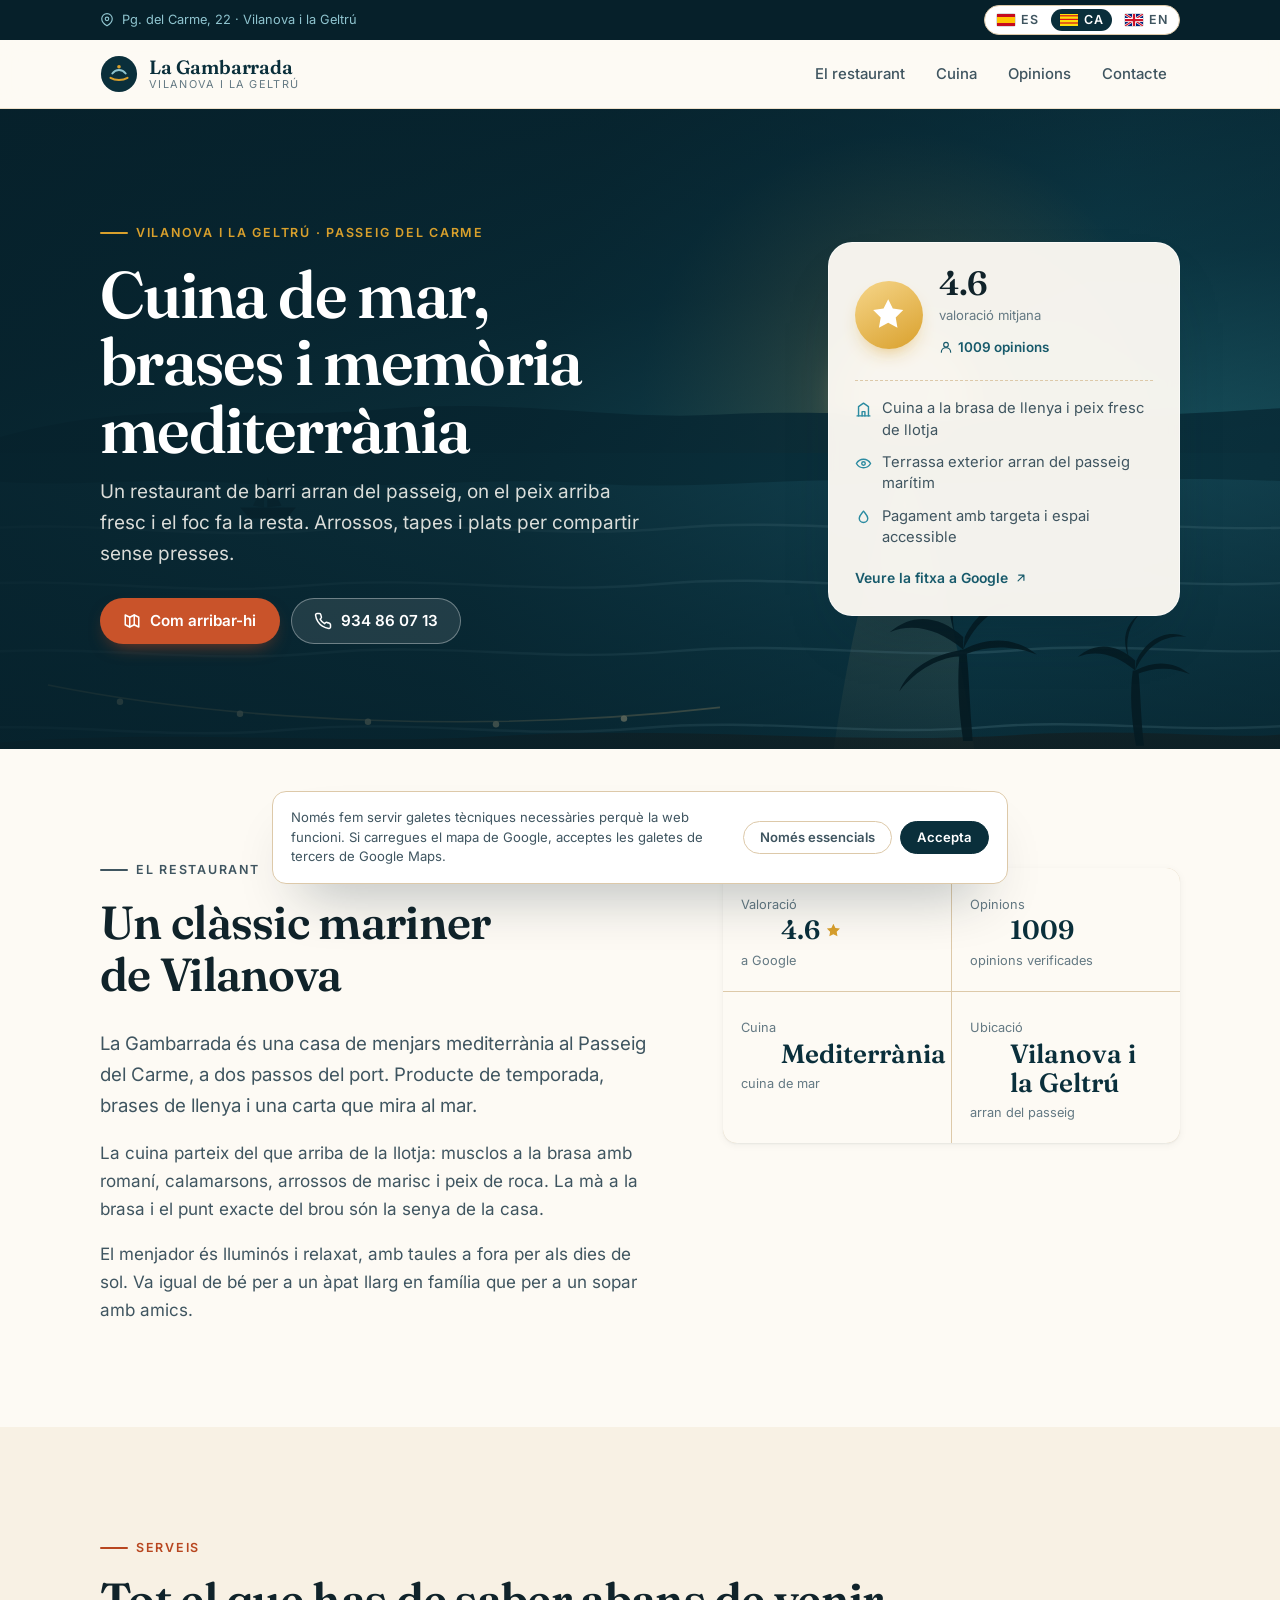
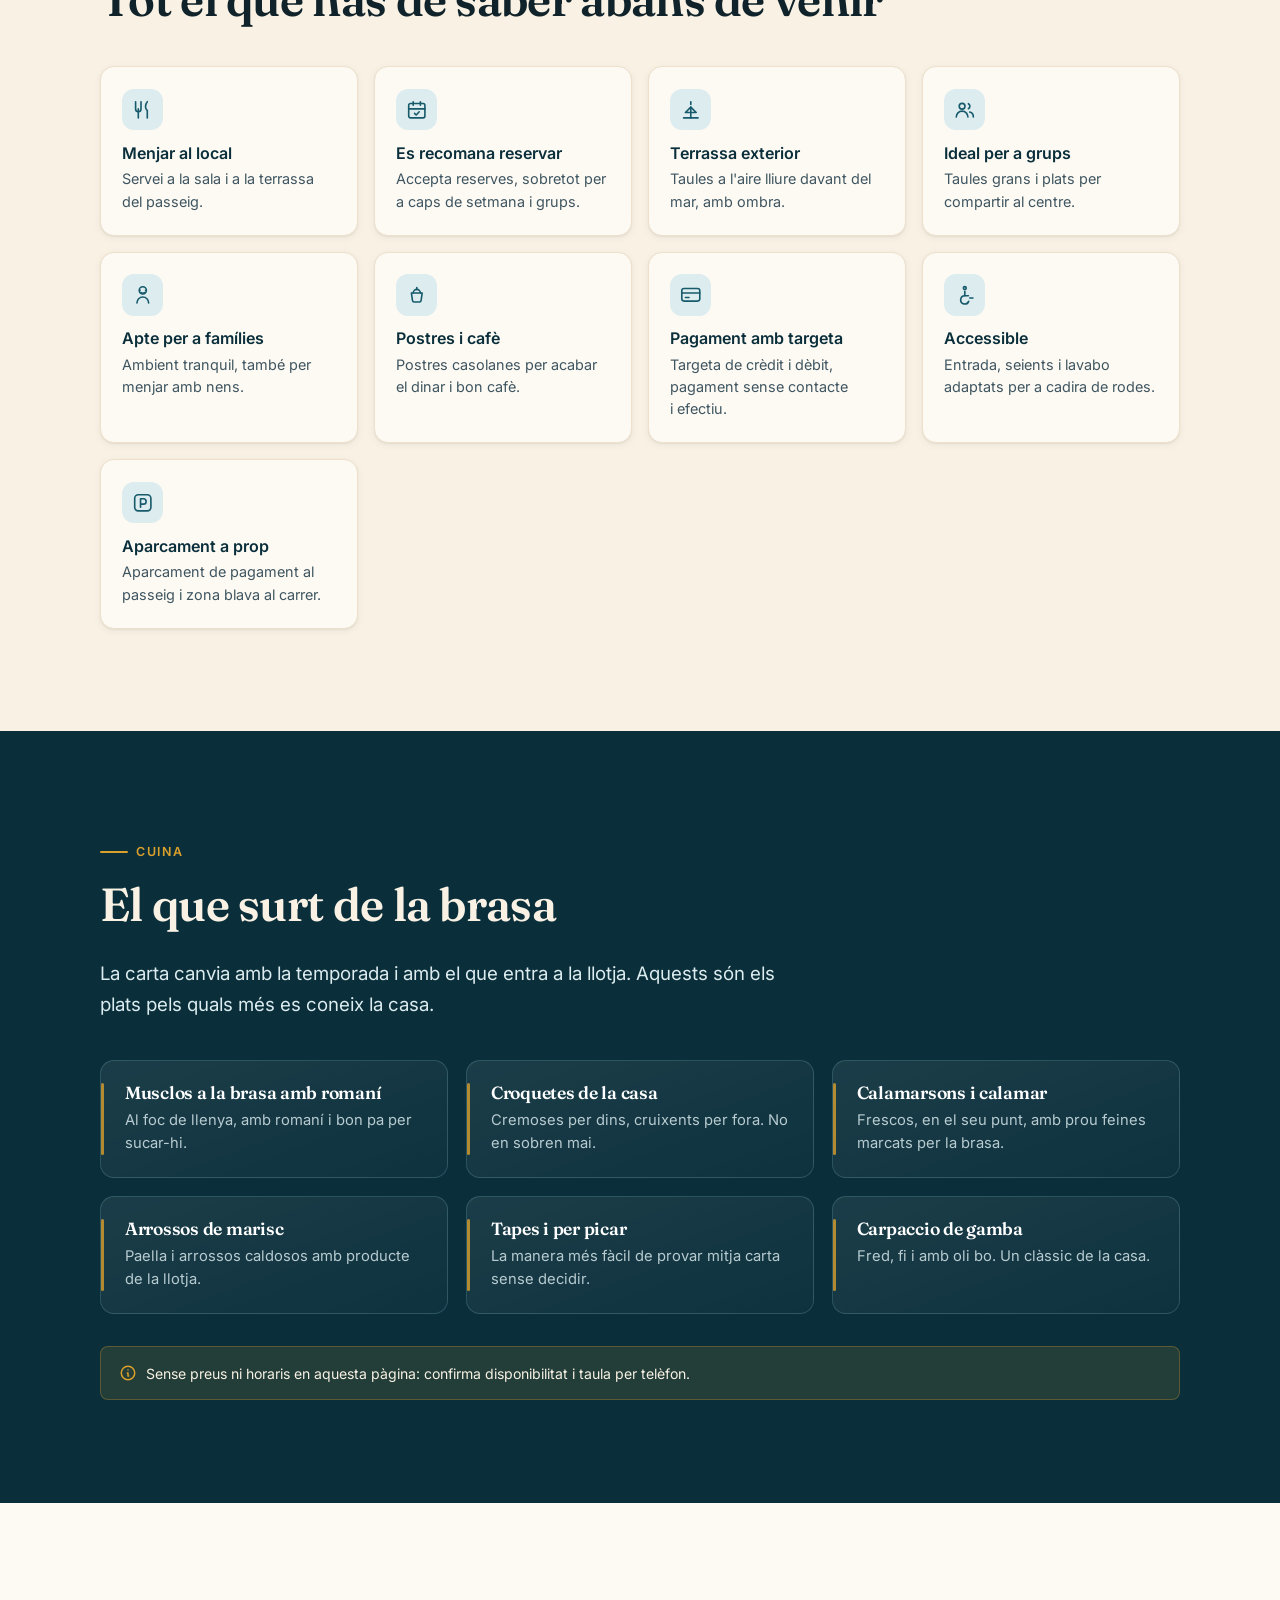
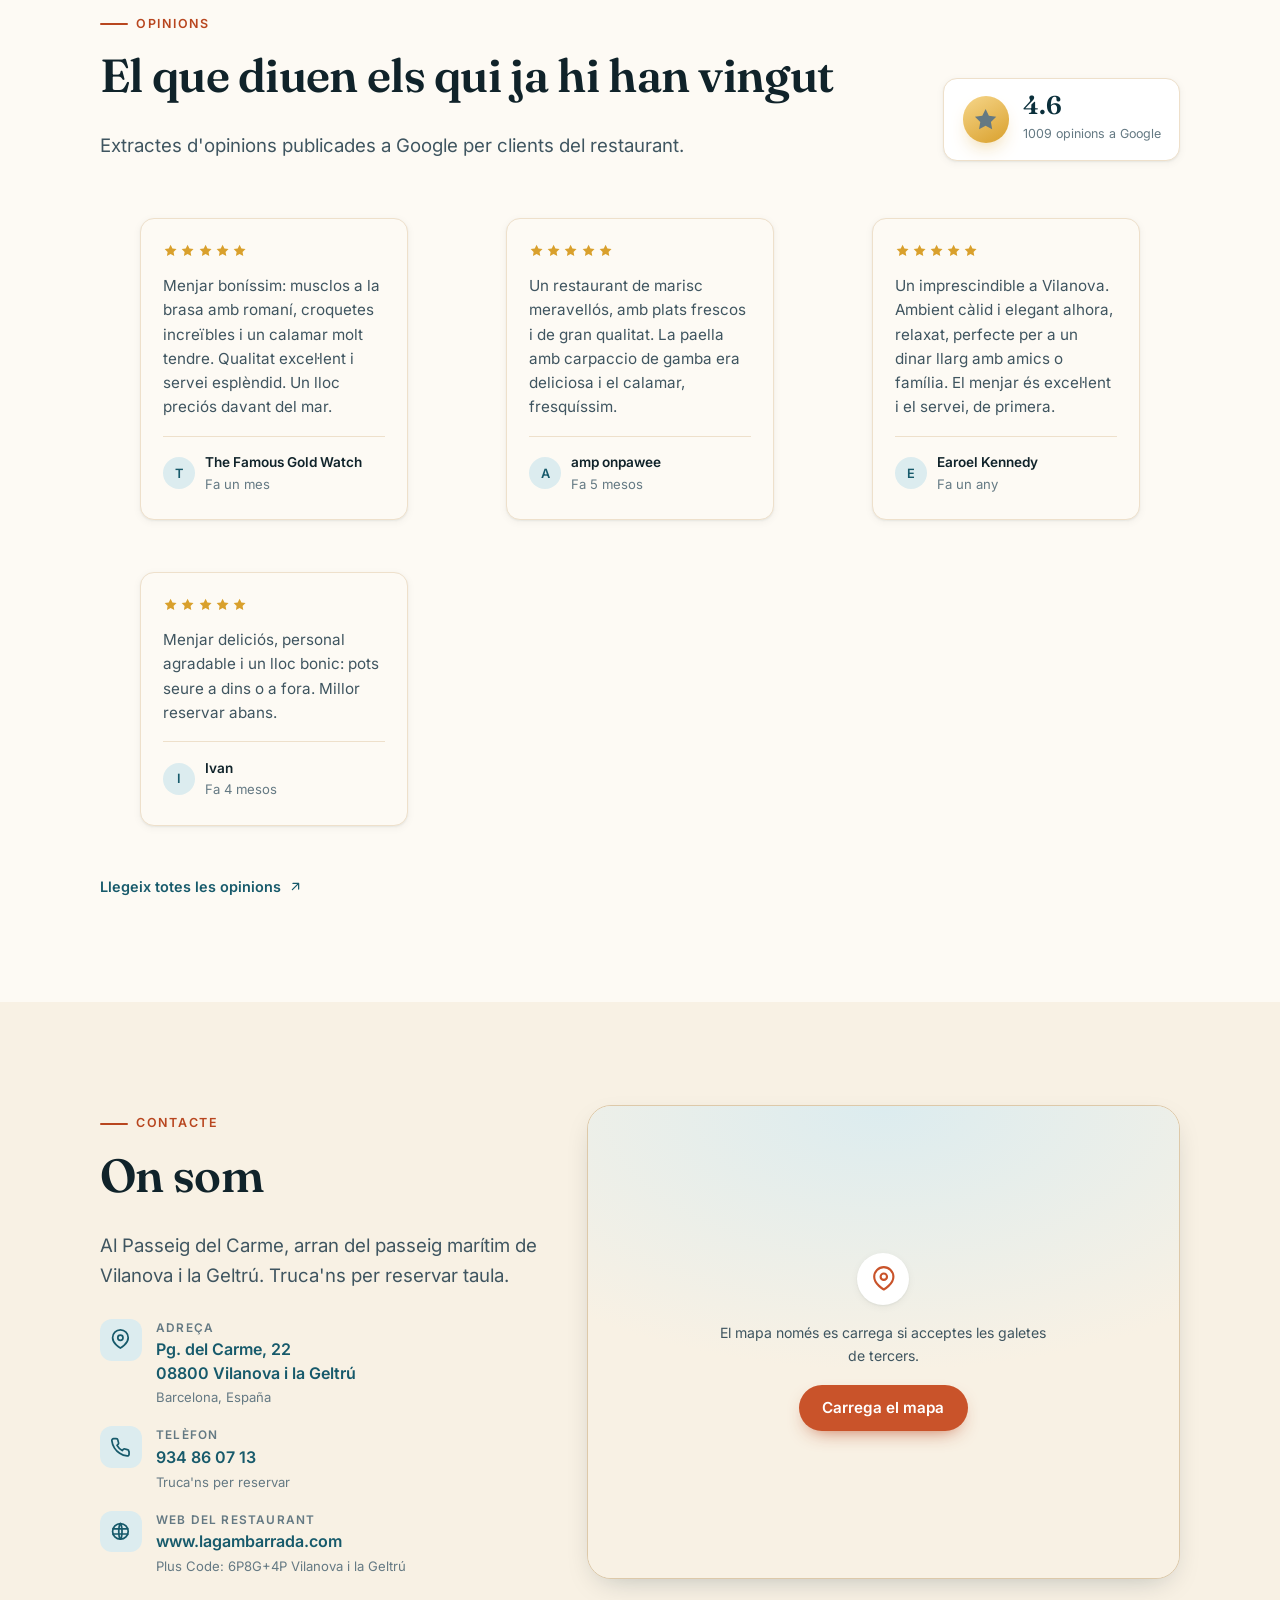
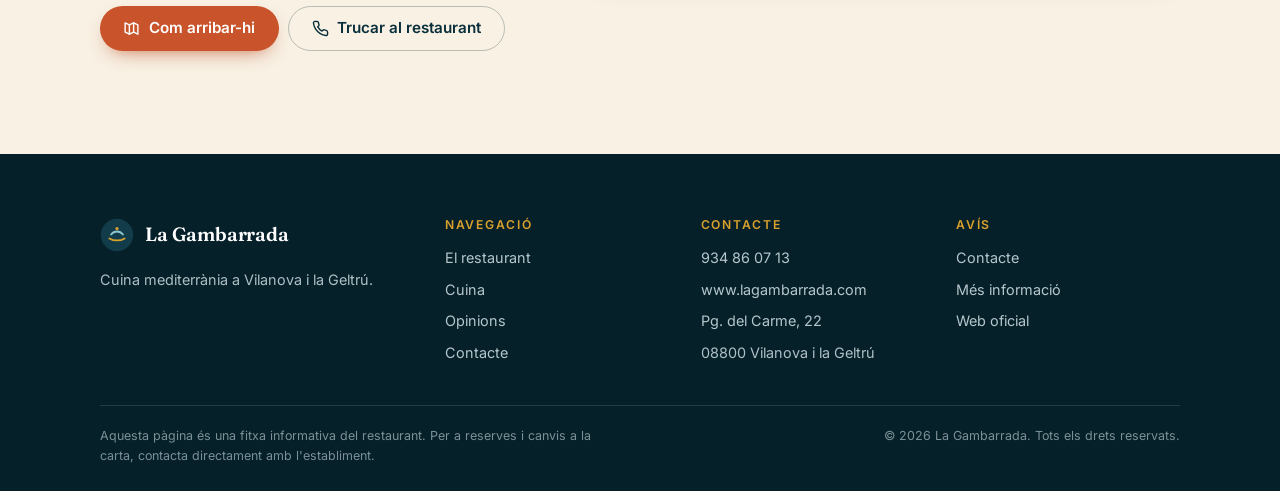
==== ca/index.html @ 6f853a51 "La Gambarrada — trilingual static restaurant site Server-rendered HTML per locale (es default, ca, e" ====
<!DOCTYPE html>
<html lang="ca" dir="ltr">
<head>
<meta charset="utf-8">
<meta name="viewport" content="width=device-width, initial-scale=1">
<title>La Gambarrada · Restaurant mediterrani a Vilanova i la Geltrú</title>
<meta name="description" content="Cuina mediterrània i de mar al Passeig del Carme, 22, Vilanova i la Geltrú. Peix fresc, arrossos i tapes davant del mar. Reserva per telèfon: 934 86 07 13.">
<meta name="author" content="La Gambarrada">
<meta name="theme-color" content="#0a2f3b">
<meta name="robots" content="index, follow">
<link rel="canonical" href="https://yourdataweb.github.io/lagambarrada/ca/">

<meta property="og:type" content="restaurant">
<meta property="og:site_name" content="La Gambarrada">
<meta property="og:title" content="La Gambarrada · Restaurant mediterrani a Vilanova i la Geltrú">
<meta property="og:description" content="Cuina mediterrània i de mar al Passeig del Carme, 22, Vilanova i la Geltrú. Peix fresc, arrossos i tapes davant del mar. Reserva per telèfon: 934 86 07 13.">
<meta property="og:locale" content="ca_ES">
<meta property="og:url" content="https://yourdataweb.github.io/lagambarrada/ca/">
<meta property="og:image" content="https://yourdataweb.github.io/lagambarrada/assets/img/og-image.jpg">
<meta property="og:image:width" content="1200">
<meta property="og:image:height" content="630">
<meta property="og:image:alt" content="La Gambarrada, restaurant mediterrani a Vilanova i la Geltrú">
<meta name="twitter:card" content="summary_large_image">
<meta name="twitter:title" content="La Gambarrada · Restaurant mediterrani a Vilanova i la Geltrú">
<meta name="twitter:description" content="Cuina mediterrània i de mar al Passeig del Carme, 22, Vilanova i la Geltrú. Peix fresc, arrossos i tapes davant del mar. Reserva per telèfon: 934 86 07 13.">
<meta name="twitter:image" content="https://yourdataweb.github.io/lagambarrada/assets/img/og-image.jpg">


<link rel="alternate" hreflang="es-ES" href="https://yourdataweb.github.io/lagambarrada/">

<link rel="alternate" hreflang="ca-ES" href="https://yourdataweb.github.io/lagambarrada/ca/">

<link rel="alternate" hreflang="en-GB" href="https://yourdataweb.github.io/lagambarrada/en/">

<link rel="alternate" hreflang="x-default" href="https://yourdataweb.github.io/lagambarrada/">


<link rel="icon" href="../assets/img/favicon.svg" type="image/svg+xml">
<link rel="apple-touch-icon" href="../assets/img/apple-touch-icon.png">
<link rel="manifest" href="../site.webmanifest">
<link rel="preload" href="../assets/fonts/fraunces-latin.woff2" as="font" type="font/woff2" crossorigin>
<link rel="preload" href="../assets/fonts/inter-latin.woff2" as="font" type="font/woff2" crossorigin>
<link rel="stylesheet" href="../assets/css/styles.css">
<script type="application/ld+json">
{
  "@context": "https://schema.org",
  "@type": "Restaurant",
  "@id": "https://yourdataweb.github.io/lagambarrada/#restaurant",
  "name": "Restaurant La Gambarrada",
  "url": "https://yourdataweb.github.io/lagambarrada",
  "image": "https://yourdataweb.github.io/lagambarrada/assets/img/og-image.jpg",
  "telephone": "+34934860713",
  "servesCuisine": [
    "Mediterranean",
    "Spanish",
    "Tapas",
    "European"
  ],
  "priceRange": "€€",
  "address": {
    "@type": "PostalAddress",
    "streetAddress": "Pg. del Carme, 22",
    "postalCode": "08800",
    "addressLocality": "Vilanova i la Geltrú",
    "addressRegion": "Barcelona",
    "addressCountry": "ES"
  },
  "geo": {
    "@type": "GeoCoordinates",
    "latitude": 41.2153657,
    "longitude": 1.7267949
  },
  "hasMap": "https://maps.google.com/?cid=2712153289287698489",
  "acceptsReservations": "https://schema.org/True",
  "menu": "https://www.lagambarrada.com/",
  "aggregateRating": {
    "@type": "AggregateRating",
    "ratingValue": 4.6,
    "reviewCount": 1009,
    "bestRating": 5,
    "worstRating": 1
  },
  "amenityFeature": [
    {
      "@type": "LocationFeatureSpecification",
      "name": "Outdoor seating",
      "value": true
    },
    {
      "@type": "LocationFeatureSpecification",
      "name": "Wheelchair accessible entrance",
      "value": true
    },
    {
      "@type": "LocationFeatureSpecification",
      "name": "Good for groups",
      "value": true
    }
  ],
  "inLanguage": "ca"
}
</script>
</head>
<body>
<a class="skip-link" href="#main">Ves al contingut principal</a>

<div class="topbar">
  <div class="wrap topbar__inner">
    <p class="topbar__note">
      <svg viewBox="0 0 24 24" width="14" height="14" fill="none" stroke="currentColor" stroke-width="2" stroke-linecap="round" stroke-linejoin="round" aria-hidden="true"><path d="M21 10c0 7-9 12-9 12S3 17 3 10a9 9 0 0 1 18 0Z"/><circle cx="12" cy="10" r="3"/></svg>
      Pg. del Carme, 22 · Vilanova i la Geltrú
    </p>
    <nav class="langs" aria-label="Canviar d&#39;idioma">
      
      <a class="langs__link" href="../" hreflang="es" lang="es">
        <span class="langs__flag" aria-hidden="true"><svg viewBox="0 0 24 16"><rect width="24" height="16" fill="#c60b1e"/><rect y="4" width="24" height="8" fill="#ffc400"/></svg></span>
        <span class="langs__code">es</span>
        <span class="sr-only">Español</span>
      </a>
      
      <a class="langs__link" href="../ca/" hreflang="ca" lang="ca" aria-current="true">
        <span class="langs__flag" aria-hidden="true"><svg viewBox="0 0 24 16"><rect width="24" height="16" fill="#fcdd09"/><g fill="#da121a"><rect y="1.6" width="24" height="1.6"/><rect y="6.4" width="24" height="1.6"/><rect y="11.2" width="24" height="1.6"/></g></svg></span>
        <span class="langs__code">ca</span>
        <span class="sr-only">Català</span>
      </a>
      
      <a class="langs__link" href="../en/" hreflang="en" lang="en">
        <span class="langs__flag" aria-hidden="true"><svg viewBox="0 0 24 16"><rect width="24" height="16" fill="#00247d"/><path d="M0 0 24 16M24 0 0 16" stroke="#fff" stroke-width="3.2"/><path d="M0 0 24 16M24 0 0 16" stroke="#cf142b" stroke-width="1.6"/><path d="M12 0v16M0 8h24" stroke="#fff" stroke-width="5.2"/><path d="M12 0v16M0 8h24" stroke="#cf142b" stroke-width="3"/>  </svg></span>
        <span class="langs__code">en</span>
        <span class="sr-only">English</span>
      </a>
      
    </nav>
  </div>
</div>

<header class="header">
  <div class="wrap header__inner">
    <a class="brand" href="../" aria-label="La Gambarrada — Vilanova i la Geltrú">
      <svg class="brand__mark" viewBox="0 0 40 40" width="38" height="38" aria-hidden="true">
        <circle cx="20" cy="20" r="19" fill="#0a2f3b"/>
        <path d="M11 24c2.6 1.6 5.2 2.4 9 2.4s6.4-.8 9-2.4" stroke="#d9a02c" stroke-width="2.1" fill="none" stroke-linecap="round"/>
        <path d="M13 19.5c1.8-2.4 4-3.6 7-3.6s5.2 1.2 7 3.6" stroke="#8fc4cf" stroke-width="2.1" fill="none" stroke-linecap="round"/>
        <circle cx="20" cy="12.4" r="1.9" fill="#d9a02c"/>
      </svg>
      <span class="brand__text">
        <span class="brand__name">La Gambarrada</span>
        <span class="brand__sub">Vilanova i la Geltrú</span>
      </span>
    </a>
    <nav class="nav" id="site-nav" data-open="false" aria-label="Navegació principal">
      <ul class="nav__list">
        <li><a class="nav__link" href="#about">El restaurant</a></li>
        <li><a class="nav__link" href="#menu">Cuina</a></li>
        <li><a class="nav__link" href="#reviews">Opinions</a></li>
        <li><a class="nav__link" href="#contact">Contacte</a></li>
      </ul>
    </nav>
    <button class="nav-toggle" type="button" aria-expanded="false" aria-controls="site-nav" aria-label="Obre el menú de navegació">
      <svg viewBox="0 0 24 24" width="22" height="22" fill="none" stroke="currentColor" stroke-width="2" stroke-linecap="round" aria-hidden="true"><path d="M4 7h16M4 12h16M4 17h16"/></svg>
    </button>
  </div>
</header>

<main id="main">

  <section class="hero" aria-labelledby="hero-title">
    <img class="hero__art" src="../assets/img/hero.svg" alt="" width="1600" height="1000" fetchpriority="high" decoding="async" aria-hidden="true">
    <div class="wrap hero__inner">
      <div class="hero__copy">
        <p class="eyebrow hero__eyebrow">Vilanova i la Geltrú · Passeig del Carme</p>
        <h1 class="hero__title" id="hero-title">Cuina de mar, brases i memòria mediterrània</h1>
        <p class="hero__subtitle">Un restaurant de barri arran del passeig, on el peix arriba fresc i el foc fa la resta. Arrossos, tapes i plats per compartir sense presses.</p>
        <div class="hero__actions">
          <a class="btn btn--primary" href="https://www.google.com/maps/dir/?api=1&amp;destination=41.2153657,1.7267949" target="_blank" rel="noopener">
            <svg viewBox="0 0 24 24" width="18" height="18" fill="none" stroke="currentColor" stroke-width="2" stroke-linecap="round" stroke-linejoin="round" aria-hidden="true"><path d="M9 20 3 17V4l6 3 6-3 6 3v13l-6-3-6 3Z"/><path d="M9 7v13M15 4v13"/></svg>
            Com arribar-hi
          </a>
          <a class="btn btn--light" href="tel:+34934860713">
            <svg viewBox="0 0 24 24" width="18" height="18" fill="none" stroke="currentColor" stroke-width="2" stroke-linecap="round" stroke-linejoin="round" aria-hidden="true"><path d="M22 16.9v3a2 2 0 0 1-2.2 2 19.8 19.8 0 0 1-8.6-3.1 19.5 19.5 0 0 1-6-6A19.8 19.8 0 0 1 2.1 4.2 2 2 0 0 1 4.1 2h3a2 2 0 0 1 2 1.7c.1.9.4 1.8.7 2.6a2 2 0 0 1-.5 2.1L8.1 9.6a16 16 0 0 0 6 6l1.2-1.2a2 2 0 0 1 2.1-.5c.8.3 1.7.6 2.6.7a2 2 0 0 1 1.7 2.1Z"/></svg>
            934 86 07 13
          </a>
        </div>
      </div>
      <div class="hero__aside">
        <div class="hero__card">
          <div class="rating">
            <span class="rating__star" aria-hidden="true">
              <svg viewBox="0 0 24 24" fill="currentColor"><path d="M12 2.6l2.9 5.9 6.5.95-4.7 4.6 1.1 6.45L12 17.4l-5.8 3.1 1.1-6.45-4.7-4.6 6.5-.95L12 2.6Z"/></svg>
            </span>
            <div>
              <span class="rating__value">4.6</span>
              <span class="rating__label">valoració mitjana</span>
              <span class="rating__count">
                <svg viewBox="0 0 24 24" width="14" height="14" fill="none" stroke="currentColor" stroke-width="2" stroke-linecap="round" stroke-linejoin="round" aria-hidden="true"><path d="M20 21a8 8 0 0 0-16 0"/><circle cx="12" cy="8" r="4"/></svg>
                1009 opinions
              </span>
            </div>
          </div>
          <ul class="hero__cardList">
            <li>
              <svg viewBox="0 0 24 24" width="17" height="17" fill="none" stroke="currentColor" stroke-width="2" stroke-linecap="round" stroke-linejoin="round" aria-hidden="true"><path d="M3 21h18"/><path d="M5 21V8l7-5 7 5v13"/><path d="M10 21v-6h4v6"/></svg>
              <span>Cuina a la brasa de llenya i peix fresc de llotja</span>
            </li>
            <li>
              <svg viewBox="0 0 24 24" width="17" height="17" fill="none" stroke="currentColor" stroke-width="2" stroke-linecap="round" stroke-linejoin="round" aria-hidden="true"><path d="M2 12s3.5-6 10-6 10 6 10 6-3.5 6-10 6-10-6-10-6Z"/><circle cx="12" cy="12" r="2.5"/></svg>
              <span>Terrassa exterior arran del passeig marítim</span>
            </li>
            <li>
              <svg viewBox="0 0 24 24" width="17" height="17" fill="none" stroke="currentColor" stroke-width="2" stroke-linecap="round" stroke-linejoin="round" aria-hidden="true"><path d="M12 3c3 4 6 6.6 6 10a6 6 0 0 1-12 0c0-3.4 3-6 6-10Z"/></svg>
              <span>Pagament amb targeta i espai accessible</span>
            </li>
          </ul>
          <a class="hero__cardLink" href="https://maps.google.com/?cid=2712153289287698489" target="_blank" rel="noopener">
            Veure la fitxa a Google
            <svg viewBox="0 0 24 24" width="14" height="14" fill="none" stroke="currentColor" stroke-width="2" stroke-linecap="round" stroke-linejoin="round" aria-hidden="true"><path d="M7 17 17 7M8 7h9v9"/></svg>
          </a>
        </div>
      </div>
    </div>
  </section>

  <section class="section" id="about" aria-labelledby="about-title">
    <div class="wrap">
      <div class="about__grid">
        <div class="about__copy reveal">
          <p class="eyebrow">El restaurant</p>
          <h2 class="h2" id="about-title">Un clàssic mariner de Vilanova</h2>
          <p class="lead">La Gambarrada és una casa de menjars mediterrània al Passeig del Carme, a dos passos del port. Producte de temporada, brases de llenya i una carta que mira al mar.</p>
          <p>La cuina parteix del que arriba de la llotja: musclos a la brasa amb romaní, calamarsons, arrossos de marisc i peix de roca. La mà a la brasa i el punt exacte del brou són la senya de la casa.</p>
          <p>El menjador és lluminós i relaxat, amb taules a fora per als dies de sol. Va igual de bé per a un àpat llarg en família que per a un sopar amb amics.</p>
        </div>
        <div class="reveal">
          <dl class="stats">
            <div class="stat">
              <dt class="stat__label">Valoració</dt>
              <dd class="stat__value">
                4.6
                <svg viewBox="0 0 24 24" fill="currentColor" aria-hidden="true"><path d="M12 2.6l2.9 5.9 6.5.95-4.7 4.6 1.1 6.45L12 17.4l-5.8 3.1 1.1-6.45-4.7-4.6 6.5-.95L12 2.6Z"/></svg>
              </dd>
              <p class="stat__label">a Google</p>
            </div>
            <div class="stat">
              <dt class="stat__label">Opinions</dt>
              <dd class="stat__value">1009</dd>
              <p class="stat__label">opinions verificades</p>
            </div>
            <div class="stat">
              <dt class="stat__label">Cuina</dt>
              <dd class="stat__value">Mediterrània</dd>
              <p class="stat__label">cuina de mar</p>
            </div>
            <div class="stat">
              <dt class="stat__label">Ubicació</dt>
              <dd class="stat__value">Vilanova i la Geltrú</dd>
              <p class="stat__label">arran del passeig</p>
            </div>
          </dl>
        </div>
      </div>
    </div>
  </section>

  <section class="section section--sand" id="features" aria-labelledby="features-title">
    <div class="wrap">
      <div class="reveal">
        <p class="eyebrow">Serveis</p>
        <h2 class="h2" id="features-title">Tot el que has de saber abans de venir</h2>
      </div>
      <ul class="cards">
        
        <li class="card reveal">
          <span class="card__icon" aria-hidden="true"><svg viewBox="0 0 24 24" fill="none" stroke="currentColor" stroke-width="1.8" stroke-linecap="round" stroke-linejoin="round" aria-hidden="true"><path d="M4 3v8a3 3 0 0 0 6 0V3"/><path d="M7 11v10"/><path d="M17 3c-1.4 1.6-2 3.4-2 5.5S16 12 17 13v8"/></svg></span>
          <h3>Menjar al local</h3>
          <p>Servei a la sala i a la terrassa del passeig.</p>
        </li>
        
        <li class="card reveal">
          <span class="card__icon" aria-hidden="true"><svg viewBox="0 0 24 24" fill="none" stroke="currentColor" stroke-width="1.8" stroke-linecap="round" stroke-linejoin="round" aria-hidden="true"><rect x="3" y="5" width="18" height="16" rx="2"/><path d="M8 3v4M16 3v4M3 11h18"/><path d="m9.5 16 1.8 1.8 3.4-3.6"/></svg></span>
          <h3>Es recomana reservar</h3>
          <p>Accepta reserves, sobretot per a caps de setmana i grups.</p>
        </li>
        
        <li class="card reveal">
          <span class="card__icon" aria-hidden="true"><svg viewBox="0 0 24 24" fill="none" stroke="currentColor" stroke-width="1.8" stroke-linecap="round" stroke-linejoin="round" aria-hidden="true"><path d="M12 3v3"/><path d="M4 21h16"/><path d="M12 21V9"/><path d="M12 9 6 15h12L12 9Z"/></svg></span>
          <h3>Terrassa exterior</h3>
          <p>Taules a l&#39;aire lliure davant del mar, amb ombra.</p>
        </li>
        
        <li class="card reveal">
          <span class="card__icon" aria-hidden="true"><svg viewBox="0 0 24 24" fill="none" stroke="currentColor" stroke-width="1.8" stroke-linecap="round" stroke-linejoin="round" aria-hidden="true"><circle cx="9" cy="8" r="3.2"/><path d="M2.5 20a6.5 6.5 0 0 1 13 0"/><path d="M16 5.2a3.2 3.2 0 0 1 0 5.6"/><path d="M17.5 14.4A5.6 5.6 0 0 1 21.5 20"/></svg></span>
          <h3>Ideal per a grups</h3>
          <p>Taules grans i plats per compartir al centre.</p>
        </li>
        
        <li class="card reveal">
          <span class="card__icon" aria-hidden="true"><svg viewBox="0 0 24 24" fill="none" stroke="currentColor" stroke-width="1.8" stroke-linecap="round" stroke-linejoin="round" aria-hidden="true"><circle cx="12" cy="7" r="4"/><path d="M5.5 21a6.5 6.5 0 0 1 13 0"/><path d="M9 7h.01M15 7h.01"/><path d="M10 9.5c1.2.9 2.8.9 4 0"/></svg></span>
          <h3>Apte per a famílies</h3>
          <p>Ambient tranquil, també per menjar amb nens.</p>
        </li>
        
        <li class="card reveal">
          <span class="card__icon" aria-hidden="true"><svg viewBox="0 0 24 24" fill="none" stroke="currentColor" stroke-width="1.8" stroke-linecap="round" stroke-linejoin="round" aria-hidden="true"><path d="M6 10h12l-1.2 8.2A2 2 0 0 1 14.8 20H9.2a2 2 0 0 1-2-1.8L6 10Z"/><path d="M8 10a4 4 0 0 1 8 0"/><path d="M12 6V4"/></svg></span>
          <h3>Postres i cafè</h3>
          <p>Postres casolanes per acabar el dinar i bon cafè.</p>
        </li>
        
        <li class="card reveal">
          <span class="card__icon" aria-hidden="true"><svg viewBox="0 0 24 24" fill="none" stroke="currentColor" stroke-width="1.8" stroke-linecap="round" stroke-linejoin="round" aria-hidden="true"><rect x="2" y="5" width="20" height="14" rx="2.5"/><path d="M2 10h20"/><path d="M6 15h4"/></svg></span>
          <h3>Pagament amb targeta</h3>
          <p>Targeta de crèdit i dèbit, pagament sense contacte i efectiu.</p>
        </li>
        
        <li class="card reveal">
          <span class="card__icon" aria-hidden="true"><svg viewBox="0 0 24 24" fill="none" stroke="currentColor" stroke-width="1.8" stroke-linecap="round" stroke-linejoin="round" aria-hidden="true"><circle cx="12" cy="4.5" r="1.6"/><path d="M12 8v5h4"/><path d="M12 13a4.6 4.6 0 1 0 4.3 6.3"/><path d="M17.5 15.5h3.5"/></svg></span>
          <h3>Accessible</h3>
          <p>Entrada, seients i lavabo adaptats per a cadira de rodes.</p>
        </li>
        
        <li class="card reveal">
          <span class="card__icon" aria-hidden="true"><svg viewBox="0 0 24 24" fill="none" stroke="currentColor" stroke-width="1.8" stroke-linecap="round" stroke-linejoin="round" aria-hidden="true"><rect x="3" y="3" width="18" height="18" rx="4"/><path d="M9.5 17V7.5h3.2a3 3 0 0 1 0 6H9.5"/></svg></span>
          <h3>Aparcament a prop</h3>
          <p>Aparcament de pagament al passeig i zona blava al carrer.</p>
        </li>
        
      </ul>
    </div>
  </section>

  <section class="section section--sea" id="menu" aria-labelledby="menu-title">
    <div class="wrap">
      <div class="reveal">
        <p class="eyebrow">Cuina</p>
        <h2 class="h2" id="menu-title">El que surt de la brasa</h2>
        <p class="lead">La carta canvia amb la temporada i amb el que entra a la llotja. Aquests són els plats pels quals més es coneix la casa.</p>
      </div>
      <ul class="menu-grid">
        
        <li class="dish reveal">
          <h3>Musclos a la brasa amb romaní</h3>
          <p>Al foc de llenya, amb romaní i bon pa per sucar-hi.</p>
        </li>
        
        <li class="dish reveal">
          <h3>Croquetes de la casa</h3>
          <p>Cremoses per dins, cruixents per fora. No en sobren mai.</p>
        </li>
        
        <li class="dish reveal">
          <h3>Calamarsons i calamar</h3>
          <p>Frescos, en el seu punt, amb prou feines marcats per la brasa.</p>
        </li>
        
        <li class="dish reveal">
          <h3>Arrossos de marisc</h3>
          <p>Paella i arrossos caldosos amb producte de la llotja.</p>
        </li>
        
        <li class="dish reveal">
          <h3>Tapes i per picar</h3>
          <p>La manera més fàcil de provar mitja carta sense decidir.</p>
        </li>
        
        <li class="dish reveal">
          <h3>Carpaccio de gamba</h3>
          <p>Fred, fi i amb oli bo. Un clàssic de la casa.</p>
        </li>
        
      </ul>
      <p class="menu-note">
        <svg viewBox="0 0 24 24" width="18" height="18" fill="none" stroke="currentColor" stroke-width="2" stroke-linecap="round" stroke-linejoin="round" aria-hidden="true"><circle cx="12" cy="12" r="9"/><path d="M12 8h.01M11 12h1v4h1"/></svg>
        Sense preus ni horaris en aquesta pàgina: confirma disponibilitat i taula per telèfon.
      </p>
    </div>
  </section>

  <section class="section" id="reviews" aria-labelledby="reviews-title">
    <div class="wrap">
      <div class="reviews__head reveal">
        <div>
          <p class="eyebrow">Opinions</p>
          <h2 class="h2" id="reviews-title">El que diuen els qui ja hi han vingut</h2>
          <p class="lead">Extractes d&#39;opinions publicades a Google per clients del restaurant.</p>
        </div>
        <div class="reviews__score">
          <span class="rating__star" aria-hidden="true">
            <svg viewBox="0 0 24 24" fill="currentColor"><path d="M12 2.6l2.9 5.9 6.5.95-4.7 4.6 1.1 6.45L12 17.4l-5.8 3.1 1.1-6.45-4.7-4.6 6.5-.95L12 2.6Z"/></svg>
          </span>
          <div>
            <b>4.6</b>
            <span>1009 opinions a Google</span>
          </div>
        </div>
      </div>
      <div class="quotes">
        
        <figure class="quote reveal">
          <div class="quote__stars" aria-label="5 de 5 estrelles">
            <svg viewBox="0 0 24 24" fill="currentColor" aria-hidden="true"><path d="M12 2.6l2.9 5.9 6.5.95-4.7 4.6 1.1 6.45L12 17.4l-5.8 3.1 1.1-6.45-4.7-4.6 6.5-.95L12 2.6Z"/></svg><svg viewBox="0 0 24 24" fill="currentColor" aria-hidden="true"><path d="M12 2.6l2.9 5.9 6.5.95-4.7 4.6 1.1 6.45L12 17.4l-5.8 3.1 1.1-6.45-4.7-4.6 6.5-.95L12 2.6Z"/></svg><svg viewBox="0 0 24 24" fill="currentColor" aria-hidden="true"><path d="M12 2.6l2.9 5.9 6.5.95-4.7 4.6 1.1 6.45L12 17.4l-5.8 3.1 1.1-6.45-4.7-4.6 6.5-.95L12 2.6Z"/></svg><svg viewBox="0 0 24 24" fill="currentColor" aria-hidden="true"><path d="M12 2.6l2.9 5.9 6.5.95-4.7 4.6 1.1 6.45L12 17.4l-5.8 3.1 1.1-6.45-4.7-4.6 6.5-.95L12 2.6Z"/></svg><svg viewBox="0 0 24 24" fill="currentColor" aria-hidden="true"><path d="M12 2.6l2.9 5.9 6.5.95-4.7 4.6 1.1 6.45L12 17.4l-5.8 3.1 1.1-6.45-4.7-4.6 6.5-.95L12 2.6Z"/></svg>
          </div>
          <blockquote><p>Menjar boníssim: musclos a la brasa amb romaní, croquetes increïbles i un calamar molt tendre. Qualitat excel·lent i servei esplèndid. Un lloc preciós davant del mar.</p></blockquote>
          <figcaption>
            <span class="quote__avatar" aria-hidden="true">T</span>
            <span>
              <strong>The Famous Gold Watch</strong>
              Fa un mes
            </span>
          </figcaption>
        </figure>
        
        <figure class="quote reveal">
          <div class="quote__stars" aria-label="5 de 5 estrelles">
            <svg viewBox="0 0 24 24" fill="currentColor" aria-hidden="true"><path d="M12 2.6l2.9 5.9 6.5.95-4.7 4.6 1.1 6.45L12 17.4l-5.8 3.1 1.1-6.45-4.7-4.6 6.5-.95L12 2.6Z"/></svg><svg viewBox="0 0 24 24" fill="currentColor" aria-hidden="true"><path d="M12 2.6l2.9 5.9 6.5.95-4.7 4.6 1.1 6.45L12 17.4l-5.8 3.1 1.1-6.45-4.7-4.6 6.5-.95L12 2.6Z"/></svg><svg viewBox="0 0 24 24" fill="currentColor" aria-hidden="true"><path d="M12 2.6l2.9 5.9 6.5.95-4.7 4.6 1.1 6.45L12 17.4l-5.8 3.1 1.1-6.45-4.7-4.6 6.5-.95L12 2.6Z"/></svg><svg viewBox="0 0 24 24" fill="currentColor" aria-hidden="true"><path d="M12 2.6l2.9 5.9 6.5.95-4.7 4.6 1.1 6.45L12 17.4l-5.8 3.1 1.1-6.45-4.7-4.6 6.5-.95L12 2.6Z"/></svg><svg viewBox="0 0 24 24" fill="currentColor" aria-hidden="true"><path d="M12 2.6l2.9 5.9 6.5.95-4.7 4.6 1.1 6.45L12 17.4l-5.8 3.1 1.1-6.45-4.7-4.6 6.5-.95L12 2.6Z"/></svg>
          </div>
          <blockquote><p>Un restaurant de marisc meravellós, amb plats frescos i de gran qualitat. La paella amb carpaccio de gamba era deliciosa i el calamar, fresquíssim.</p></blockquote>
          <figcaption>
            <span class="quote__avatar" aria-hidden="true">A</span>
            <span>
              <strong>amp onpawee</strong>
              Fa 5 mesos
            </span>
          </figcaption>
        </figure>
        
        <figure class="quote reveal">
          <div class="quote__stars" aria-label="5 de 5 estrelles">
            <svg viewBox="0 0 24 24" fill="currentColor" aria-hidden="true"><path d="M12 2.6l2.9 5.9 6.5.95-4.7 4.6 1.1 6.45L12 17.4l-5.8 3.1 1.1-6.45-4.7-4.6 6.5-.95L12 2.6Z"/></svg><svg viewBox="0 0 24 24" fill="currentColor" aria-hidden="true"><path d="M12 2.6l2.9 5.9 6.5.95-4.7 4.6 1.1 6.45L12 17.4l-5.8 3.1 1.1-6.45-4.7-4.6 6.5-.95L12 2.6Z"/></svg><svg viewBox="0 0 24 24" fill="currentColor" aria-hidden="true"><path d="M12 2.6l2.9 5.9 6.5.95-4.7 4.6 1.1 6.45L12 17.4l-5.8 3.1 1.1-6.45-4.7-4.6 6.5-.95L12 2.6Z"/></svg><svg viewBox="0 0 24 24" fill="currentColor" aria-hidden="true"><path d="M12 2.6l2.9 5.9 6.5.95-4.7 4.6 1.1 6.45L12 17.4l-5.8 3.1 1.1-6.45-4.7-4.6 6.5-.95L12 2.6Z"/></svg><svg viewBox="0 0 24 24" fill="currentColor" aria-hidden="true"><path d="M12 2.6l2.9 5.9 6.5.95-4.7 4.6 1.1 6.45L12 17.4l-5.8 3.1 1.1-6.45-4.7-4.6 6.5-.95L12 2.6Z"/></svg>
          </div>
          <blockquote><p>Un imprescindible a Vilanova. Ambient càlid i elegant alhora, relaxat, perfecte per a un dinar llarg amb amics o família. El menjar és excel·lent i el servei, de primera.</p></blockquote>
          <figcaption>
            <span class="quote__avatar" aria-hidden="true">E</span>
            <span>
              <strong>Earoel Kennedy</strong>
              Fa un any
            </span>
          </figcaption>
        </figure>
        
        <figure class="quote reveal">
          <div class="quote__stars" aria-label="5 de 5 estrelles">
            <svg viewBox="0 0 24 24" fill="currentColor" aria-hidden="true"><path d="M12 2.6l2.9 5.9 6.5.95-4.7 4.6 1.1 6.45L12 17.4l-5.8 3.1 1.1-6.45-4.7-4.6 6.5-.95L12 2.6Z"/></svg><svg viewBox="0 0 24 24" fill="currentColor" aria-hidden="true"><path d="M12 2.6l2.9 5.9 6.5.95-4.7 4.6 1.1 6.45L12 17.4l-5.8 3.1 1.1-6.45-4.7-4.6 6.5-.95L12 2.6Z"/></svg><svg viewBox="0 0 24 24" fill="currentColor" aria-hidden="true"><path d="M12 2.6l2.9 5.9 6.5.95-4.7 4.6 1.1 6.45L12 17.4l-5.8 3.1 1.1-6.45-4.7-4.6 6.5-.95L12 2.6Z"/></svg><svg viewBox="0 0 24 24" fill="currentColor" aria-hidden="true"><path d="M12 2.6l2.9 5.9 6.5.95-4.7 4.6 1.1 6.45L12 17.4l-5.8 3.1 1.1-6.45-4.7-4.6 6.5-.95L12 2.6Z"/></svg><svg viewBox="0 0 24 24" fill="currentColor" aria-hidden="true"><path d="M12 2.6l2.9 5.9 6.5.95-4.7 4.6 1.1 6.45L12 17.4l-5.8 3.1 1.1-6.45-4.7-4.6 6.5-.95L12 2.6Z"/></svg>
          </div>
          <blockquote><p>Menjar deliciós, personal agradable i un lloc bonic: pots seure a dins o a fora. Millor reservar abans.</p></blockquote>
          <figcaption>
            <span class="quote__avatar" aria-hidden="true">I</span>
            <span>
              <strong>Ivan</strong>
              Fa 4 mesos
            </span>
          </figcaption>
        </figure>
        
      </div>
      <a class="reviews__all" href="https://www.google.com/maps/place//data=!4m4!3m3!1s0x12a387115aeea807:0x25a3810c08668839!9m1!1b1" target="_blank" rel="noopener">
        Llegeix totes les opinions
        <svg viewBox="0 0 24 24" width="15" height="15" fill="none" stroke="currentColor" stroke-width="2" stroke-linecap="round" stroke-linejoin="round" aria-hidden="true"><path d="M7 17 17 7M8 7h9v9"/></svg>
      </a>
    </div>
  </section>

  <section class="section section--sand" id="contact" aria-labelledby="contact-title">
    <div class="wrap">
      <div class="contact__grid">
        <div class="reveal">
          <p class="eyebrow">Contacte</p>
          <h2 class="h2" id="contact-title">On som</h2>
          <p class="lead">Al Passeig del Carme, arran del passeig marítim de Vilanova i la Geltrú. Truca&#39;ns per reservar taula.</p>

          <div class="contact-list">
            <div class="contact-item">
              <span class="contact-item__icon" aria-hidden="true">
                <svg viewBox="0 0 24 24" fill="none" stroke="currentColor" stroke-width="2" stroke-linecap="round" stroke-linejoin="round"><path d="M21 10c0 7-9 12-9 12S3 17 3 10a9 9 0 0 1 18 0Z"/><circle cx="12" cy="10" r="3"/></svg>
              </span>
              <div>
                <div class="contact-item__label">Adreça</div>
                <div class="contact-item__value">
                  <a href="https://www.google.com/maps/dir/?api=1&amp;destination=41.2153657,1.7267949" target="_blank" rel="noopener">Pg. del Carme, 22<br>08800 Vilanova i la Geltrú</a>
                </div>
                <div class="contact-item__meta">Barcelona, España</div>
              </div>
            </div>

            <div class="contact-item">
              <span class="contact-item__icon" aria-hidden="true">
                <svg viewBox="0 0 24 24" fill="none" stroke="currentColor" stroke-width="2" stroke-linecap="round" stroke-linejoin="round"><path d="M22 16.9v3a2 2 0 0 1-2.2 2 19.8 19.8 0 0 1-8.6-3.1 19.5 19.5 0 0 1-6-6A19.8 19.8 0 0 1 2.1 4.2 2 2 0 0 1 4.1 2h3a2 2 0 0 1 2 1.7c.1.9.4 1.8.7 2.6a2 2 0 0 1-.5 2.1L8.1 9.6a16 16 0 0 0 6 6l1.2-1.2a2 2 0 0 1 2.1-.5c.8.3 1.7.6 2.6.7a2 2 0 0 1 1.7 2.1Z"/></svg>
              </span>
              <div>
                <div class="contact-item__label">Telèfon</div>
                <div class="contact-item__value"><a href="tel:+34934860713">934 86 07 13</a></div>
                <div class="contact-item__meta">Truca&#39;ns per reservar</div>
              </div>
            </div>

            <div class="contact-item">
              <span class="contact-item__icon" aria-hidden="true">
                <svg viewBox="0 0 24 24" fill="none" stroke="currentColor" stroke-width="2" stroke-linecap="round" stroke-linejoin="round"><circle cx="12" cy="12" r="9"/><path d="M3.5 9h17M3.5 15h17"/><path d="M12 3c2.5 3 2.5 15 0 18M12 3c-2.5 3-2.5 15 0 18"/></svg>
              </span>
              <div>
                <div class="contact-item__label">Web del restaurant</div>
                <div class="contact-item__value"><a href="https://www.lagambarrada.com/" target="_blank" rel="noopener nofollow">www.lagambarrada.com</a></div>
                <div class="contact-item__meta">Plus Code: 6P8G+4P Vilanova i la Geltrú</div>
              </div>
            </div>
          </div>

          <div class="contact__actions">
            <a class="btn btn--primary" href="https://www.google.com/maps/dir/?api=1&amp;destination=41.2153657,1.7267949" target="_blank" rel="noopener">
              <svg viewBox="0 0 24 24" width="17" height="17" fill="none" stroke="currentColor" stroke-width="2" stroke-linecap="round" stroke-linejoin="round" aria-hidden="true"><path d="M9 20 3 17V4l6 3 6-3 6 3v13l-6-3-6 3Z"/><path d="M9 7v13M15 4v13"/></svg>
              Com arribar-hi
            </a>
            <a class="btn btn--ghost" href="tel:+34934860713">
              <svg viewBox="0 0 24 24" width="17" height="17" fill="none" stroke="currentColor" stroke-width="2" stroke-linecap="round" stroke-linejoin="round" aria-hidden="true"><path d="M22 16.9v3a2 2 0 0 1-2.2 2 19.8 19.8 0 0 1-8.6-3.1 19.5 19.5 0 0 1-6-6A19.8 19.8 0 0 1 2.1 4.2 2 2 0 0 1 4.1 2h3a2 2 0 0 1 2 1.7c.1.9.4 1.8.7 2.6a2 2 0 0 1-.5 2.1L8.1 9.6a16 16 0 0 0 6 6l1.2-1.2a2 2 0 0 1 2.1-.5c.8.3 1.7.6 2.6.7a2 2 0 0 1 1.7 2.1Z"/></svg>
              Trucar al restaurant
            </a>
          </div>
        </div>

        <div class="map-shell" id="map-shell" data-map-loaded="false">
          <div class="map-placeholder">
            <div class="map-placeholder__inner">
              <span class="map-placeholder__pin" aria-hidden="true">
                <svg viewBox="0 0 24 24" fill="none" stroke="currentColor" stroke-width="2" stroke-linecap="round" stroke-linejoin="round"><path d="M21 10c0 7-9 12-9 12S3 17 3 10a9 9 0 0 1 18 0Z"/><circle cx="12" cy="10" r="3"/></svg>
              </span>
              <p>El mapa només es carrega si acceptes les galetes de tercers.</p>
              <button class="btn btn--primary" type="button" data-map-load>Carrega el mapa</button>
            </div>
          </div>
          <template id="map-template">
            <iframe title="Mapa amb la ubicació de La Gambarrada a Vilanova i la Geltrú" src="https://www.google.com/maps?q=41.2153657,1.7267949&amp;hl=ca&amp;z=16&amp;output=embed" width="600" height="480" loading="lazy" referrerpolicy="no-referrer-when-downgrade" allowfullscreen></iframe>
          </template>
        </div>
      </div>
    </div>
  </section>

</main>

<footer class="footer">
  <div class="wrap">
    <div class="footer__grid">
      <div>
        <a class="brand" href="../">
          <svg class="brand__mark" viewBox="0 0 40 40" width="34" height="34" aria-hidden="true">
            <circle cx="20" cy="20" r="19" fill="#123c4a"/>
            <path d="M11 24c2.6 1.6 5.2 2.4 9 2.4s6.4-.8 9-2.4" stroke="#d9a02c" stroke-width="2.1" fill="none" stroke-linecap="round"/>
            <path d="M13 19.5c1.8-2.4 4-3.6 7-3.6s5.2 1.2 7 3.6" stroke="#8fc4cf" stroke-width="2.1" fill="none" stroke-linecap="round"/>
            <circle cx="20" cy="12.4" r="1.9" fill="#d9a02c"/>
          </svg>
          <span class="brand__text"><span class="brand__name">La Gambarrada</span></span>
        </a>
        <p>Cuina mediterrània a Vilanova i la Geltrú.</p>
      </div>
      <div>
        <h2>Navegació</h2>
        <ul>
          <li><a href="#about">El restaurant</a></li>
          <li><a href="#menu">Cuina</a></li>
          <li><a href="#reviews">Opinions</a></li>
          <li><a href="#contact">Contacte</a></li>
        </ul>
      </div>
      <div>
        <h2>Contacte</h2>
        <ul>
          <li><a href="tel:+34934860713">934 86 07 13</a></li>
          <li><a href="https://www.lagambarrada.com/" target="_blank" rel="noopener nofollow">www.lagambarrada.com</a></li>
          <li><a href="https://www.google.com/maps/dir/?api=1&amp;destination=41.2153657,1.7267949" target="_blank" rel="noopener">Pg. del Carme, 22</a></li>
          <li>08800 Vilanova i la Geltrú</li>
        </ul>
      </div>
      <div>
        <h2>Avís</h2>
        <ul>
          <li><a href="#contact">Contacte</a></li>
          <li><a href="#" data-cookie-open>Més informació</a></li>
          <li><a href="https://www.lagambarrada.com/" target="_blank" rel="noopener nofollow">Web oficial</a></li>
        </ul>
      </div>
    </div>
    <div class="footer__legal">
      <p>Aquesta pàgina és una fitxa informativa del restaurant. Per a reserves i canvis a la carta, contacta directament amb l&#39;establiment.</p>
      <p>© <span id="year">2026</span> La Gambarrada. Tots els drets reservats.</p>
    </div>
  </div>
</footer>

<div class="cookiebar" id="cookiebar" role="region" aria-label="Més informació" data-visible="false">
  <p>Només fem servir galetes tècniques necessàries perquè la web funcioni. Si carregues el mapa de Google, acceptes les galetes de tercers de Google Maps.</p>
  <div class="cookiebar__actions">
    <button class="btn cookiebar__reject" type="button" data-cookie="essential">Només essencials</button>
    <button class="btn cookiebar__accept" type="button" data-cookie="accept">Accepta</button>
  </div>
</div>

<script src="../assets/js/main.js" defer></script>
</body>
</html>
---- assets/css/styles.css ----
/* ==========================================================================
   La Gambarrada — styles
   Palette: deep sea, sun-bleached sand, ember
   ========================================================================== */

@font-face {
  font-family: "Fraunces";
  font-style: normal;
  font-weight: 400 700;
  font-display: swap;
  src: url("../fonts/fraunces-latin.woff2") format("woff2");
  unicode-range: U+0000-00FF, U+0131, U+0152-0153, U+02BB-02BC, U+02C6, U+02DA,
    U+02DC, U+2000-206F, U+2074, U+20AC, U+2122, U+2191, U+2193, U+2212, U+2215,
    U+FEFF, U+FFFD;
}
@font-face {
  font-family: "Fraunces";
  font-style: normal;
  font-weight: 400 700;
  font-display: swap;
  src: url("../fonts/fraunces-latin-ext.woff2") format("woff2");
  unicode-range: U+0100-02BA, U+02BD-02C5, U+02C7-02CC, U+02CE-02D7, U+02DD-02FF,
    U+0304, U+0308, U+0329, U+1D00-1DBF, U+1E00-1E9F, U+1EF2-1EFF, U+2020,
    U+20A0-20AB, U+20AD-20C0, U+2113, U+2C60-2C7F, U+A720-A7FF;
}
@font-face {
  font-family: "Inter";
  font-style: normal;
  font-weight: 400 600;
  font-display: swap;
  src: url("../fonts/inter-latin.woff2") format("woff2");
  unicode-range: U+0000-00FF, U+0131, U+0152-0153, U+02BB-02BC, U+02C6, U+02DA,
    U+02DC, U+2000-206F, U+2074, U+20AC, U+2122, U+2191, U+2193, U+2212, U+2215,
    U+FEFF, U+FFFD;
}
@font-face {
  font-family: "Inter";
  font-style: normal;
  font-weight: 400 600;
  font-display: swap;
  src: url("../fonts/inter-latin-ext.woff2") format("woff2");
  unicode-range: U+0100-02BA, U+02BD-02C5, U+02C7-02CC, U+02CE-02D7, U+02DD-02FF,
    U+0304, U+0308, U+0329, U+1D00-1DBF, U+1E00-1E9F, U+1EF2-1EFF, U+2020,
    U+20A0-20AB, U+20AD-20C0, U+2113, U+2C60-2C7F, U+A720-A7FF;
}

:root {
  --sea-950: #06202a;
  --sea-900: #0a2f3b;
  --sea-800: #0f3f4d;
  --sea-700: #175a6b;
  --sea-500: #2b8ba1;
  --sea-300: #8fc4cf;
  --sea-100: #dcecef;

  --sand-50: #fdfaf4;
  --sand-100: #f8f1e4;
  --sand-200: #eee0cb;
  --sand-300: #ddc9a9;

  --ember-600: #b8461f;
  --ember-500: #c9532a;
  --ember-100: #fbe7dc;

  --gold-500: #d9a02c;

  --ink: #10232a;
  --ink-soft: #3f5560;
  --ink-mute: #647983;

  --radius-sm: 8px;
  --radius: 14px;
  --radius-lg: 24px;
  --shadow-sm: 0 1px 2px rgba(6, 32, 42, .06), 0 2px 8px rgba(6, 32, 42, .05);
  --shadow: 0 10px 30px -12px rgba(6, 32, 42, .28);
  --shadow-lg: 0 30px 60px -30px rgba(6, 32, 42, .45);

  --wrap: 1160px;
  --pad: clamp(1rem, 4vw, 2.5rem);
  --section-y: clamp(3.5rem, 8vw, 6.5rem);

  --font-display: "Fraunces", Georgia, "Times New Roman", serif;
  --font-sans: "Inter", -apple-system, BlinkMacSystemFont, "Segoe UI", Roboto,
    Helvetica, Arial, sans-serif;

  color-scheme: light;
}

/* ---------- reset ---------- */
*,
*::before,
*::after { box-sizing: border-box; }

html {
  -webkit-text-size-adjust: 100%;
  scroll-behavior: smooth;
  scroll-padding-top: 5rem;
}

body {
  margin: 0;
  background: var(--sand-50);
  color: var(--ink);
  font-family: var(--font-sans);
  font-size: 1.0625rem;
  line-height: 1.65;
  -webkit-font-smoothing: antialiased;
  text-rendering: optimizeLegibility;
  overflow-x: hidden;
}

img, svg, iframe { max-width: 100%; }
img { height: auto; display: block; }

h1, h2, h3, h4 {
  font-family: var(--font-display);
  font-weight: 600;
  line-height: 1.12;
  letter-spacing: -0.015em;
  margin: 0 0 .5em;
  text-wrap: balance;
}

p { margin: 0 0 1em; text-wrap: pretty; }
p:last-child { margin-bottom: 0; }

a { color: var(--sea-700); }
a:hover { color: var(--ember-600); }

ul { margin: 0; padding: 0; list-style: none; }

:where(a, button, summary, iframe, input):focus-visible {
  outline: 3px solid var(--sea-500);
  outline-offset: 3px;
  border-radius: 4px;
}

::selection { background: var(--sea-300); color: var(--sea-950); }

/* ---------- layout helpers ---------- */
.wrap {
  width: 100%;
  max-width: var(--wrap);
  margin-inline: auto;
  padding-inline: var(--pad);
}

.section { padding-block: var(--section-y); position: relative; }
.section--sand { background: var(--sand-100); }
.section--sea { background: var(--sea-900); color: var(--sand-100); }

.eyebrow {
  display: inline-flex;
  align-items: center;
  gap: .5rem;
  font-size: .78rem;
  font-weight: 600;
  letter-spacing: .14em;
  text-transform: uppercase;
  color: var(--ember-600);
  margin: 0 0 1rem;
}
.eyebrow::before {
  content: "";
  width: 1.75rem;
  height: 2px;
  background: currentColor;
  border-radius: 2px;
}
.section--sea .eyebrow { color: var(--gold-500); }

.h2 {
  font-size: clamp(1.75rem, 1.15rem + 2.4vw, 2.9rem);
  margin-bottom: .6em;
}
.lead {
  font-size: clamp(1.02rem, .96rem + .3vw, 1.16rem);
  color: var(--ink-soft);
  max-width: 60ch;
}
.section--sea .lead { color: var(--sea-100); }

.skip-link {
  position: absolute;
  left: -9999px;
  top: 0;
  z-index: 100;
  background: var(--sea-900);
  color: #fff;
  padding: .75rem 1.25rem;
  border-radius: 0 0 var(--radius-sm) 0;
  text-decoration: none;
}
.skip-link:focus { left: 0; }

.sr-only {
  position: absolute;
  width: 1px; height: 1px;
  padding: 0; margin: -1px;
  overflow: hidden;
  clip: rect(0 0 0 0);
  white-space: nowrap;
  border: 0;
}

/* ---------- topbar ---------- */
.topbar {
  background: var(--sea-950);
  color: var(--sea-100);
  font-size: .8rem;
}
.topbar__inner {
  display: flex;
  align-items: center;
  justify-content: space-between;
  gap: 1rem;
  min-height: 2.5rem;
  flex-wrap: wrap;
}
.topbar__note {
  display: inline-flex;
  align-items: center;
  gap: .5rem;
  margin: 0;
  color: var(--sea-300);
}
.topbar__note svg { flex: none; }

/* ---------- header ---------- */
.header {
  position: sticky;
  top: 0;
  z-index: 50;
  background: rgba(253, 250, 244, .92);
  backdrop-filter: blur(12px);
  border-bottom: 1px solid var(--sand-200);
}
.header__inner {
  display: flex;
  align-items: center;
  gap: 1rem;
  min-height: 4.25rem;
}
.brand {
  display: inline-flex;
  align-items: center;
  gap: .7rem;
  text-decoration: none;
  color: var(--sea-900);
  margin-right: auto;
  min-width: 0;
}
.brand:hover { color: var(--sea-900); }
.brand__mark { flex: none; }
.brand__text {
  display: flex;
  flex-direction: column;
  line-height: 1.1;
  min-width: 0;
}
.brand__name {
  font-family: var(--font-display);
  font-size: 1.2rem;
  font-weight: 600;
  letter-spacing: -.01em;
  white-space: nowrap;
}
.brand__sub {
  font-size: .68rem;
  letter-spacing: .12em;
  text-transform: uppercase;
  color: var(--ink-mute);
  white-space: nowrap;
}

.nav { display: flex; }
.nav__list {
  display: flex;
  align-items: center;
  gap: .35rem;
}
.nav__link {
  display: block;
  padding: .5rem .8rem;
  border-radius: 999px;
  text-decoration: none;
  color: var(--ink-soft);
  font-size: .93rem;
  font-weight: 500;
  white-space: nowrap;
}
.nav__link:hover { background: var(--sand-200); color: var(--sea-900); }

.nav-toggle {
  display: none;
  align-items: center;
  justify-content: center;
  width: 2.75rem;
  height: 2.75rem;
  border: 1px solid var(--sand-300);
  border-radius: var(--radius-sm);
  background: transparent;
  color: var(--sea-900);
  cursor: pointer;
}
.nav-toggle:hover { background: var(--sand-200); }

/* ---------- language switch ---------- */
.langs {
  display: flex;
  align-items: center;
  gap: .25rem;
  padding: .2rem;
  border: 1px solid var(--sand-300);
  border-radius: 999px;
  background: #fff;
}
.langs__link {
  display: inline-flex;
  align-items: center;
  gap: .4rem;
  padding: .3rem .55rem;
  border-radius: 999px;
  text-decoration: none;
  font-size: .78rem;
  font-weight: 600;
  color: var(--ink-soft);
  line-height: 1;
}
.langs__link:hover { background: var(--sand-200); color: var(--sea-900); }
.langs__link[aria-current="true"] {
  background: var(--sea-900);
  color: #fff;
}
.langs__flag {
  width: 18px;
  height: 12px;
  border-radius: 2px;
  flex: none;
  box-shadow: 0 0 0 1px rgba(6, 32, 42, .15);
  display: block;
}
.langs__code { text-transform: uppercase; letter-spacing: .04em; }

/* ---------- buttons ---------- */
.btn {
  display: inline-flex;
  align-items: center;
  justify-content: center;
  gap: .55rem;
  padding: .8rem 1.4rem;
  border-radius: 999px;
  border: 1.5px solid transparent;
  font-family: var(--font-sans);
  font-size: .95rem;
  font-weight: 600;
  line-height: 1.2;
  text-decoration: none;
  cursor: pointer;
  transition: transform .18s ease, background-color .18s ease,
    border-color .18s ease, color .18s ease, box-shadow .18s ease;
}
.btn svg { flex: none; }
.btn:hover { transform: translateY(-1px); }

.btn--primary {
  background: var(--ember-500);
  color: #fff;
  box-shadow: 0 8px 20px -10px rgba(184, 70, 31, .9);
}
.btn--primary:hover { background: var(--ember-600); color: #fff; }

.btn--ghost {
  background: transparent;
  border-color: rgba(6, 32, 42, .25);
  color: var(--sea-900);
}
.btn--ghost:hover {
  background: rgba(6, 32, 42, .06);
  border-color: rgba(6, 32, 42, .4);
  color: var(--sea-900);
}

.btn--light {
  background: rgba(255, 255, 255, .1);
  border-color: rgba(255, 255, 255, .35);
  color: #fff;
}
.btn--light:hover { background: rgba(255, 255, 255, .2); color: #fff; }

/* ---------- hero ---------- */
.hero {
  position: relative;
  background: var(--sea-900);
  color: var(--sand-100);
  overflow: hidden;
  isolation: isolate;
}
.hero__art {
  position: absolute;
  inset: 0;
  z-index: -1;
  width: 100%;
  height: 100%;
  object-fit: cover;
  object-position: 62% 55%;
}
.hero::after {
  content: "";
  position: absolute;
  inset: 0;
  z-index: -1;
  background:
    linear-gradient(105deg, rgba(6, 32, 42, .93) 0%, rgba(6, 32, 42, .78) 42%, rgba(6, 32, 42, .38) 78%, rgba(6, 32, 42, .55) 100%);
}
.hero__inner {
  display: grid;
  grid-template-columns: minmax(0, 1.05fr) minmax(0, .95fr);
  gap: clamp(1.5rem, 4vw, 3.5rem);
  align-items: center;
  padding-block: clamp(3rem, 7vw, 6rem);
  min-height: min(78vh, 40rem);
}
.hero__eyebrow {
  color: var(--gold-500);
  margin-bottom: 1.1rem;
}
.hero__title {
  font-size: clamp(2.1rem, 1.2rem + 4.4vw, 4.1rem);
  line-height: 1.03;
  letter-spacing: -.025em;
  margin-bottom: .8rem;
  color: #fff;
}
.hero__subtitle {
  font-size: clamp(1rem, .95rem + .4vw, 1.18rem);
  color: rgba(253, 250, 244, .86);
  max-width: 46ch;
  margin-bottom: 1.8rem;
}
.hero__actions {
  display: flex;
  flex-wrap: wrap;
  gap: .7rem;
  align-items: center;
}
.hero__aside {
  display: flex;
  justify-content: flex-end;
}
.hero__card {
  width: min(100%, 22rem);
  background: rgba(253, 250, 244, .96);
  color: var(--ink);
  border-radius: var(--radius-lg);
  padding: 1.5rem 1.6rem;
  box-shadow: var(--shadow-lg);
  border: 1px solid rgba(255, 255, 255, .6);
  backdrop-filter: blur(6px);
}
.rating {
  display: flex;
  align-items: center;
  gap: 1rem;
  padding-bottom: 1.1rem;
  margin-bottom: 1.1rem;
  border-bottom: 1px dashed var(--sand-300);
}
.rating__star {
  flex: none;
  width: 4.25rem;
  height: 4.25rem;
  border-radius: 50%;
  display: grid;
  place-items: center;
  background: linear-gradient(150deg, #f6d68a, var(--gold-500));
  color: #fff;
  box-shadow: 0 10px 22px -12px rgba(217, 160, 44, .95);
}
.rating__star svg { width: 2.4rem; height: 2.4rem; }
.rating__value {
  font-family: var(--font-display);
  font-size: 2.1rem;
  font-weight: 600;
  line-height: 1;
  letter-spacing: -.02em;
  display: block;
}
.rating__label {
  display: block;
  font-size: .82rem;
  color: var(--ink-mute);
  margin-top: .3rem;
}
.rating__count {
  display: inline-flex;
  align-items: center;
  gap: .35rem;
  margin-top: .55rem;
  font-size: .84rem;
  font-weight: 600;
  color: var(--sea-700);
}
.hero__cardList { display: grid; gap: .7rem; }
.hero__cardList li {
  display: flex;
  align-items: flex-start;
  gap: .65rem;
  font-size: .92rem;
  color: var(--ink-soft);
  line-height: 1.45;
}
.hero__cardList svg {
  flex: none;
  margin-top: .18rem;
  color: var(--sea-500);
}
.hero__cardLink {
  display: inline-flex;
  align-items: center;
  gap: .4rem;
  margin-top: 1.15rem;
  font-size: .87rem;
  font-weight: 600;
  text-decoration: none;
  color: var(--sea-700);
}
.hero__cardLink:hover { text-decoration: underline; }

/* ---------- about ---------- */
.about__grid {
  display: grid;
  grid-template-columns: minmax(0, 1.1fr) minmax(0, .9fr);
  gap: clamp(1.75rem, 5vw, 4rem);
  align-items: start;
}
.about__copy p { color: var(--ink-soft); }
.stats {
  display: grid;
  grid-template-columns: repeat(2, minmax(0, 1fr));
  gap: 1px;
  background: var(--sand-300);
  border-radius: var(--radius);
  overflow: hidden;
  box-shadow: var(--shadow-sm);
}
.stat {
  background: var(--sand-50);
  padding: 1.25rem 1.15rem;
}
.stat__value {
  font-family: var(--font-display);
  font-size: 1.65rem;
  font-weight: 600;
  color: var(--sea-900);
  line-height: 1.1;
  display: flex;
  align-items: baseline;
  gap: .3rem;
}
.stat__value svg { width: 1.05rem; height: 1.05rem; color: var(--gold-500); }
.stat__label {
  font-size: .8rem;
  color: var(--ink-mute);
  margin-top: .35rem;
}

/* ---------- features ---------- */
.cards {
  display: grid;
  grid-template-columns: repeat(auto-fit, minmax(min(100%, 15rem), 1fr));
  gap: 1rem;
  margin-top: 2.5rem;
}
.card {
  background: var(--sand-50);
  border: 1px solid var(--sand-200);
  border-radius: var(--radius);
  padding: 1.35rem 1.3rem;
  box-shadow: var(--shadow-sm);
  transition: transform .2s ease, box-shadow .2s ease, border-color .2s ease;
}
.card:hover {
  transform: translateY(-3px);
  box-shadow: var(--shadow);
  border-color: var(--sand-300);
}
.card__icon {
  width: 2.6rem;
  height: 2.6rem;
  border-radius: 12px;
  display: grid;
  place-items: center;
  background: var(--sea-100);
  color: var(--sea-700);
  margin-bottom: .9rem;
}
.card__icon svg { width: 1.35rem; height: 1.35rem; }
.card h3 {
  font-family: var(--font-sans);
  font-size: 1rem;
  font-weight: 600;
  letter-spacing: 0;
  margin-bottom: .35rem;
  color: var(--sea-900);
}
.card p {
  font-size: .9rem;
  color: var(--ink-soft);
  line-height: 1.55;
}

/* ---------- menu ---------- */
.menu-grid {
  display: grid;
  grid-template-columns: repeat(auto-fit, minmax(min(100%, 17rem), 1fr));
  gap: 1.1rem;
  margin-top: 2.5rem;
}
.dish {
  position: relative;
  padding: 1.4rem 1.35rem 1.4rem 1.5rem;
  background: linear-gradient(160deg, rgba(255, 255, 255, .07), rgba(255, 255, 255, .02));
  border: 1px solid rgba(143, 196, 207, .22);
  border-radius: var(--radius);
}
.dish::before {
  content: "";
  position: absolute;
  left: 0;
  top: 1.4rem;
  bottom: 1.4rem;
  width: 3px;
  border-radius: 3px;
  background: var(--gold-500);
  opacity: .8;
}
.dish h3 {
  font-size: 1.1rem;
  margin-bottom: .4rem;
  color: #fff;
}
.dish p {
  font-size: .92rem;
  color: rgba(220, 236, 239, .82);
  line-height: 1.55;
}
.menu-note {
  display: flex;
  align-items: flex-start;
  gap: .6rem;
  margin-top: 2rem;
  padding: .9rem 1.1rem;
  border-radius: var(--radius-sm);
  background: rgba(217, 160, 44, .12);
  border: 1px solid rgba(217, 160, 44, .3);
  font-size: .88rem;
  color: var(--sand-100);
}
.menu-note svg { flex: none; margin-top: .15rem; color: var(--gold-500); }

/* ---------- reviews ---------- */
.reviews__head {
  display: flex;
  flex-wrap: wrap;
  align-items: flex-end;
  justify-content: space-between;
  gap: 1.5rem;
}
.reviews__score {
  display: flex;
  align-items: center;
  gap: .85rem;
  padding: .85rem 1.15rem;
  background: #fff;
  border-radius: var(--radius);
  border: 1px solid var(--sand-200);
  box-shadow: var(--shadow-sm);
  flex: none;
}
.reviews__score .rating__star { width: 2.9rem; height: 2.9rem; }
.reviews__score .rating__star svg { width: 1.7rem; height: 1.7rem; }
.reviews__score b {
  font-family: var(--font-display);
  font-size: 1.6rem;
  font-weight: 600;
  line-height: 1;
  color: var(--sea-900);
  display: block;
}
.reviews__score span {
  font-size: .78rem;
  color: var(--ink-mute);
}
.quotes {
  display: grid;
  grid-template-columns: repeat(auto-fit, minmax(min(100%, 16.5rem), 1fr));
  gap: 1.1rem;
  margin-top: 2.5rem;
}
.quote {
  display: flex;
  flex-direction: column;
  gap: 1rem;
  background: var(--sand-50);
  border: 1px solid var(--sand-200);
  border-radius: var(--radius);
  padding: 1.5rem 1.4rem;
  box-shadow: var(--shadow-sm);
}
.quote__stars {
  display: flex;
  gap: .12rem;
  color: var(--gold-500);
}
.quote__stars svg { width: .95rem; height: .95rem; }
.quote blockquote {
  margin: 0;
  font-size: .95rem;
  line-height: 1.6;
  color: var(--ink-soft);
}
.quote figcaption {
  margin-top: auto;
  padding-top: .9rem;
  border-top: 1px solid var(--sand-200);
  display: flex;
  align-items: center;
  gap: .6rem;
  font-size: .82rem;
  color: var(--ink-mute);
}
.quote__avatar {
  width: 2rem;
  height: 2rem;
  border-radius: 50%;
  display: grid;
  place-items: center;
  background: var(--sea-100);
  color: var(--sea-700);
  font-weight: 600;
  font-size: .8rem;
  flex: none;
}
.quote figcaption strong {
  color: var(--ink);
  font-weight: 600;
  display: block;
  font-size: .85rem;
}
.reviews__all {
  margin-top: 2rem;
  display: inline-flex;
  align-items: center;
  gap: .45rem;
  font-weight: 600;
  font-size: .9rem;
  color: var(--sea-700);
  text-decoration: none;
}
.reviews__all:hover { text-decoration: underline; }

/* ---------- contact ---------- */
.contact__grid {
  display: grid;
  grid-template-columns: minmax(0, .85fr) minmax(0, 1.15fr);
  gap: clamp(1.5rem, 4vw, 3rem);
  align-items: start;
}
.contact-list {
  display: grid;
  gap: 1.1rem;
  margin-top: 1.75rem;
}
.contact-item {
  display: flex;
  align-items: flex-start;
  gap: .9rem;
}
.contact-item__icon {
  flex: none;
  width: 2.6rem;
  height: 2.6rem;
  border-radius: 12px;
  display: grid;
  place-items: center;
  background: var(--sea-100);
  color: var(--sea-700);
}
.contact-item__icon svg { width: 1.3rem; height: 1.3rem; }
.contact-item__label {
  font-size: .74rem;
  letter-spacing: .1em;
  text-transform: uppercase;
  color: var(--ink-mute);
  font-weight: 600;
}
.contact-item__value {
  font-size: 1rem;
  font-weight: 500;
  color: var(--ink);
  line-height: 1.45;
}
.contact-item__value a {
  text-decoration: none;
  color: var(--sea-700);
  font-weight: 600;
}
.contact-item__value a:hover { text-decoration: underline; }
.contact-item__meta {
  font-size: .82rem;
  color: var(--ink-mute);
  margin-top: .15rem;
}
.contact__actions {
  display: flex;
  flex-wrap: wrap;
  gap: .6rem;
  margin-top: 1.75rem;
}
.contact__cta { display: inline-flex; }

.map-shell {
  position: relative;
  border-radius: var(--radius-lg);
  overflow: hidden;
  border: 1px solid var(--sand-300);
  box-shadow: var(--shadow);
  background: var(--sand-100);
  min-height: 22rem;
  aspect-ratio: 4 / 3.2;
}
.map-shell iframe {
  display: block;
  width: 100%;
  height: 100%;
  border: 0;
  filter: saturate(.92);
}
.map-placeholder {
  position: absolute;
  inset: 0;
  display: grid;
  place-items: center;
  text-align: center;
  padding: 2rem 1.5rem;
  background:
    radial-gradient(120% 80% at 50% 0%, var(--sea-100), var(--sand-100) 70%);
  color: var(--ink-soft);
}
.map-placeholder__inner { max-width: 24rem; }
.map-placeholder__pin {
  width: 3.25rem;
  height: 3.25rem;
  margin: 0 auto 1rem;
  border-radius: 50%;
  display: grid;
  place-items: center;
  background: #fff;
  color: var(--ember-500);
  box-shadow: var(--shadow-sm);
}
.map-placeholder__pin svg { width: 1.6rem; height: 1.6rem; }
.map-placeholder p {
  font-size: .88rem;
  margin-bottom: 1.1rem;
}
[data-map-loaded="true"] .map-placeholder { display: none; }

/* ---------- footer ---------- */
.footer {
  background: var(--sea-950);
  color: rgba(220, 236, 239, .78);
  padding-block: clamp(2.5rem, 6vw, 4rem) 1.5rem;
  font-size: .9rem;
}
.footer__grid {
  display: grid;
  grid-template-columns: minmax(0, 1.4fr) repeat(3, minmax(0, 1fr));
  gap: 2rem;
}
.footer .brand { color: #fff; margin: 0 0 1rem; }
.footer .brand__sub { color: var(--sea-300); }
.footer h2, .footer h3 {
  font-family: var(--font-sans);
  font-size: .76rem;
  letter-spacing: .14em;
  text-transform: uppercase;
  color: var(--gold-500);
  margin-bottom: .9rem;
  font-weight: 600;
}
.footer ul { display: grid; gap: .5rem; }
.footer a {
  color: rgba(220, 236, 239, .82);
  text-decoration: none;
}
.footer a:hover { color: #fff; text-decoration: underline; }
.footer__legal {
  margin-top: 2.5rem;
  padding-top: 1.25rem;
  border-top: 1px solid rgba(143, 196, 207, .18);
  display: flex;
  flex-wrap: wrap;
  gap: 1rem;
  justify-content: space-between;
  font-size: .78rem;
  color: rgba(220, 236, 239, .55);
}
.footer__legal p { margin: 0; max-width: 62ch; }

/* ---------- cookie bar ---------- */
.cookiebar {
  position: fixed;
  left: 50%;
  bottom: 1rem;
  transform: translate(-50%, 150%);
  width: min(calc(100% - 1.5rem), 46rem);
  z-index: 90;
  background: #fff;
  border: 1px solid var(--sand-300);
  border-radius: var(--radius);
  box-shadow: var(--shadow-lg);
  padding: 1rem 1.15rem;
  display: flex;
  flex-wrap: wrap;
  align-items: center;
  gap: .75rem 1rem;
  transition: transform .35s cubic-bezier(.22, 1, .36, 1), opacity .3s ease;
  opacity: 0;
  pointer-events: none;
}
.cookiebar[data-visible="true"] {
  transform: translate(-50%, 0);
  opacity: 1;
  pointer-events: auto;
}
.cookiebar p {
  flex: 1 1 16rem;
  margin: 0;
  font-size: .82rem;
  line-height: 1.5;
  color: var(--ink-soft);
}
.cookiebar__actions {
  display: flex;
  gap: .5rem;
  flex: none;
}
.cookiebar .btn {
  padding: .5rem 1rem;
  font-size: .82rem;
}
.cookiebar__accept {
  background: var(--sea-900);
  color: #fff;
  border: 1.5px solid var(--sea-900);
}
.cookiebar__accept:hover { background: var(--sea-800); color: #fff; }
.cookiebar__reject {
  background: transparent;
  color: var(--ink-soft);
  border: 1.5px solid var(--sand-300);
}
.cookiebar__reject:hover { background: var(--sand-100); }

/* ---------- reveal on scroll ---------- */
.reveal {
  opacity: 0;
  transform: translateY(18px);
  transition: opacity .6s ease, transform .6s cubic-bezier(.22, 1, .36, 1);
}
.reveal.is-visible {
  opacity: 1;
  transform: none;
}
@media (prefers-reduced-motion: reduce) {
  html { scroll-behavior: auto; }
  .reveal { opacity: 1; transform: none; transition: none; }
  .btn:hover, .card:hover { transform: none; }
}

/* ==========================================================================
   Responsive
   ========================================================================== */
@media (max-width: 1024px) {
  .hero__inner { grid-template-columns: 1fr; min-height: 0; padding-block: clamp(2.5rem, 6vw, 4rem); }
  .hero__aside { justify-content: flex-start; }
  .hero__card { width: 100%; max-width: 30rem; }
  .about__grid,
  .contact__grid { grid-template-columns: 1fr; }
  .footer__grid { grid-template-columns: repeat(2, minmax(0, 1fr)); }
}

@media (max-width: 780px) {
  .nav {
    position: fixed;
    inset: 4.25rem 0 auto;
    display: none;
    background: var(--sand-50);
    border-bottom: 1px solid var(--sand-200);
    box-shadow: var(--shadow);
    max-height: calc(100vh - 4.25rem);
    overflow-y: auto;
  }
  .nav[data-open="true"] { display: block; }
  .nav__list {
    flex-direction: column;
    align-items: stretch;
    gap: 0;
    padding: .5rem var(--pad) 1.25rem;
  }
  .nav__link {
    padding: .95rem .5rem;
    border-radius: 0;
    border-bottom: 1px solid var(--sand-200);
    font-size: 1rem;
  }
  .nav-toggle { display: inline-flex; }
  .header__inner { gap: .5rem; }
  .brand__sub { display: none; }
  .langs__link { padding: .35rem .45rem; }
  .langs__code { display: none; }
  .langs__flag { width: 20px; height: 14px; }
}

/* medium band: keep the full nav on tablet widths (~820 px) */
@media (min-width: 781px) and (max-width: 980px) {
  .brand__name { font-size: 1.05rem; }
  .brand__sub { font-size: .6rem; letter-spacing: .08em; }
  .nav__link { padding: .45rem .6rem; font-size: .86rem; }
  .langs__link { padding: .28rem .45rem; }
  .langs__code { display: none; }
}

@media (max-width: 640px) {
  body { font-size: 1rem; }
  .topbar__note { font-size: .72rem; }
  .hero__actions { flex-direction: column; align-items: stretch; }
  .hero__actions .btn { width: 100%; }
  .hero__card { padding: 1.25rem; }
  .stats { grid-template-columns: repeat(2, minmax(0, 1fr)); }
  .stat { padding: 1rem .85rem; }
  .stat__value { font-size: 1.35rem; }
  .reviews__head { flex-direction: column; align-items: flex-start; }
  .footer__grid { grid-template-columns: 1fr; gap: 1.75rem; }
  .map-shell { min-height: 17rem; aspect-ratio: 1 / 1; }
  .cookiebar { bottom: .6rem; padding: .9rem; }
  .cookiebar__actions { width: 100%; }
  .cookiebar__actions .btn { flex: 1; }
}

@media (max-width: 380px) {
  .brand__name { font-size: 1.05rem; }
  .quote { padding: 1.2rem 1.1rem; }
}

/* print (handover card) */
@media print {
  .topbar, .header, .cookiebar, .hero__actions, .contact__actions,
  .reviews__all, .footer__legal { display: none !important; }
  .hero, .section--sea, .footer { background: #fff !important; color: #000 !important; }
  .reveal { opacity: 1 !important; transform: none !important; }
}
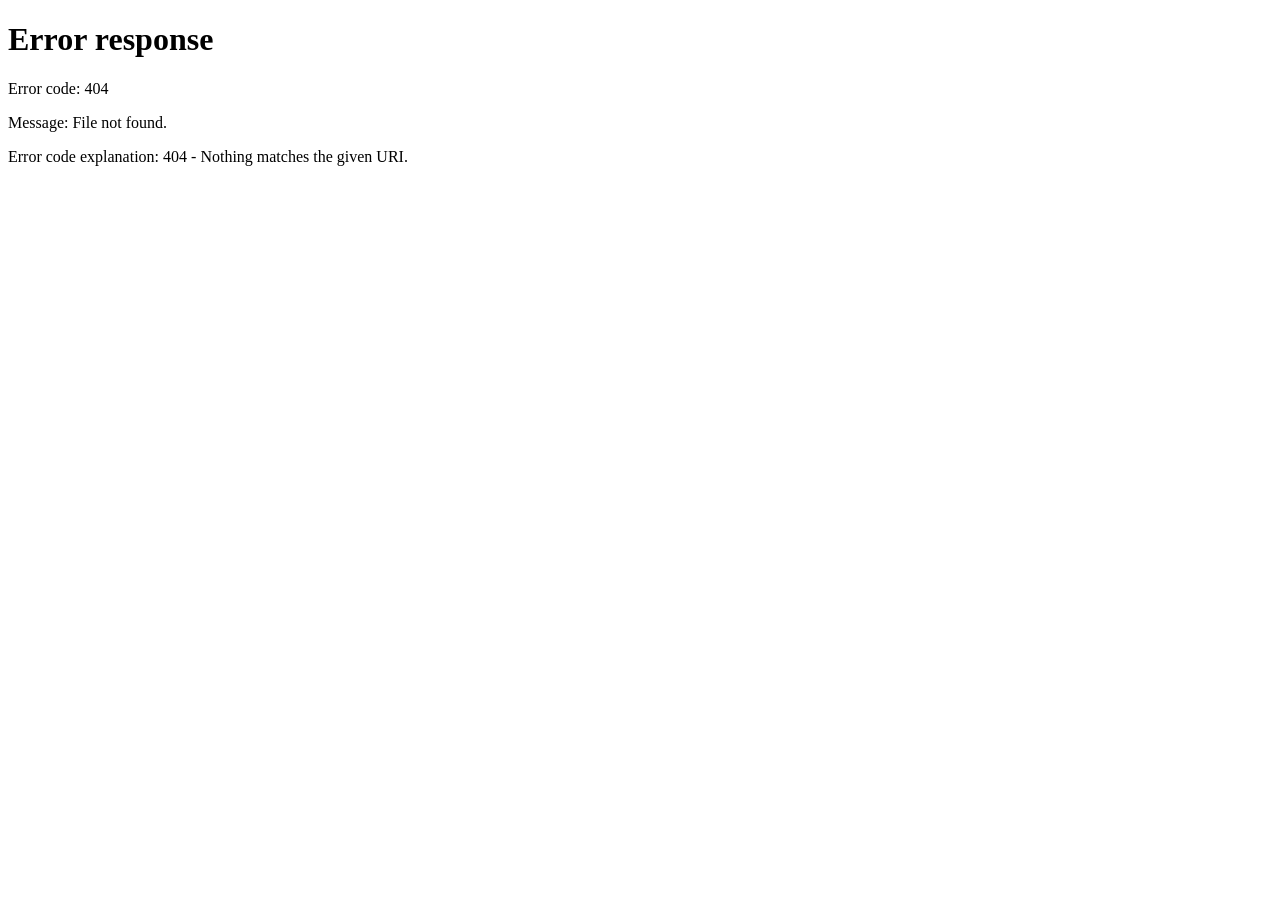
==== commit 642113cc: "Catalan is the default locale; add photo slot, locale redirect and per-locale verification Catalan m" ====
--- a/ca/index.html
+++ b/ca/index.html
@@ -1,597 +1,7 @@
-<!DOCTYPE html>
-<html lang="ca" dir="ltr">
-<head>
-<meta charset="utf-8">
-<meta name="viewport" content="width=device-width, initial-scale=1">
-<title>La Gambarrada · Restaurant mediterrani a Vilanova i la Geltrú</title>
-<meta name="description" content="Cuina mediterrània i de mar al Passeig del Carme, 22, Vilanova i la Geltrú. Peix fresc, arrossos i tapes davant del mar. Reserva per telèfon: 934 86 07 13.">
-<meta name="author" content="La Gambarrada">
-<meta name="theme-color" content="#0a2f3b">
-<meta name="robots" content="index, follow">
-<link rel="canonical" href="https://yourdataweb.github.io/lagambarrada/ca/">
-
-<meta property="og:type" content="restaurant">
-<meta property="og:site_name" content="La Gambarrada">
-<meta property="og:title" content="La Gambarrada · Restaurant mediterrani a Vilanova i la Geltrú">
-<meta property="og:description" content="Cuina mediterrània i de mar al Passeig del Carme, 22, Vilanova i la Geltrú. Peix fresc, arrossos i tapes davant del mar. Reserva per telèfon: 934 86 07 13.">
-<meta property="og:locale" content="ca_ES">
-<meta property="og:url" content="https://yourdataweb.github.io/lagambarrada/ca/">
-<meta property="og:image" content="https://yourdataweb.github.io/lagambarrada/assets/img/og-image.jpg">
-<meta property="og:image:width" content="1200">
-<meta property="og:image:height" content="630">
-<meta property="og:image:alt" content="La Gambarrada, restaurant mediterrani a Vilanova i la Geltrú">
-<meta name="twitter:card" content="summary_large_image">
-<meta name="twitter:title" content="La Gambarrada · Restaurant mediterrani a Vilanova i la Geltrú">
-<meta name="twitter:description" content="Cuina mediterrània i de mar al Passeig del Carme, 22, Vilanova i la Geltrú. Peix fresc, arrossos i tapes davant del mar. Reserva per telèfon: 934 86 07 13.">
-<meta name="twitter:image" content="https://yourdataweb.github.io/lagambarrada/assets/img/og-image.jpg">
-
-
-<link rel="alternate" hreflang="es-ES" href="https://yourdataweb.github.io/lagambarrada/">
-
-<link rel="alternate" hreflang="ca-ES" href="https://yourdataweb.github.io/lagambarrada/ca/">
-
-<link rel="alternate" hreflang="en-GB" href="https://yourdataweb.github.io/lagambarrada/en/">
-
-<link rel="alternate" hreflang="x-default" href="https://yourdataweb.github.io/lagambarrada/">
-
-
-<link rel="icon" href="../assets/img/favicon.svg" type="image/svg+xml">
-<link rel="apple-touch-icon" href="../assets/img/apple-touch-icon.png">
-<link rel="manifest" href="../site.webmanifest">
-<link rel="preload" href="../assets/fonts/fraunces-latin.woff2" as="font" type="font/woff2" crossorigin>
-<link rel="preload" href="../assets/fonts/inter-latin.woff2" as="font" type="font/woff2" crossorigin>
-<link rel="stylesheet" href="../assets/css/styles.css">
-<script type="application/ld+json">
-{
-  "@context": "https://schema.org",
-  "@type": "Restaurant",
-  "@id": "https://yourdataweb.github.io/lagambarrada/#restaurant",
-  "name": "Restaurant La Gambarrada",
-  "url": "https://yourdataweb.github.io/lagambarrada",
-  "image": "https://yourdataweb.github.io/lagambarrada/assets/img/og-image.jpg",
-  "telephone": "+34934860713",
-  "servesCuisine": [
-    "Mediterranean",
-    "Spanish",
-    "Tapas",
-    "European"
-  ],
-  "priceRange": "€€",
-  "address": {
-    "@type": "PostalAddress",
-    "streetAddress": "Pg. del Carme, 22",
-    "postalCode": "08800",
-    "addressLocality": "Vilanova i la Geltrú",
-    "addressRegion": "Barcelona",
-    "addressCountry": "ES"
-  },
-  "geo": {
-    "@type": "GeoCoordinates",
-    "latitude": 41.2153657,
-    "longitude": 1.7267949
-  },
-  "hasMap": "https://maps.google.com/?cid=2712153289287698489",
-  "acceptsReservations": "https://schema.org/True",
-  "menu": "https://www.lagambarrada.com/",
-  "aggregateRating": {
-    "@type": "AggregateRating",
-    "ratingValue": 4.6,
-    "reviewCount": 1009,
-    "bestRating": 5,
-    "worstRating": 1
-  },
-  "amenityFeature": [
-    {
-      "@type": "LocationFeatureSpecification",
-      "name": "Outdoor seating",
-      "value": true
-    },
-    {
-      "@type": "LocationFeatureSpecification",
-      "name": "Wheelchair accessible entrance",
-      "value": true
-    },
-    {
-      "@type": "LocationFeatureSpecification",
-      "name": "Good for groups",
-      "value": true
-    }
-  ],
-  "inLanguage": "ca"
-}
-</script>
-</head>
-<body>
-<a class="skip-link" href="#main">Ves al contingut principal</a>
-
-<div class="topbar">
-  <div class="wrap topbar__inner">
-    <p class="topbar__note">
-      <svg viewBox="0 0 24 24" width="14" height="14" fill="none" stroke="currentColor" stroke-width="2" stroke-linecap="round" stroke-linejoin="round" aria-hidden="true"><path d="M21 10c0 7-9 12-9 12S3 17 3 10a9 9 0 0 1 18 0Z"/><circle cx="12" cy="10" r="3"/></svg>
-      Pg. del Carme, 22 · Vilanova i la Geltrú
-    </p>
-    <nav class="langs" aria-label="Canviar d&#39;idioma">
-      
-      <a class="langs__link" href="../" hreflang="es" lang="es">
-        <span class="langs__flag" aria-hidden="true"><svg viewBox="0 0 24 16"><rect width="24" height="16" fill="#c60b1e"/><rect y="4" width="24" height="8" fill="#ffc400"/></svg></span>
-        <span class="langs__code">es</span>
-        <span class="sr-only">Español</span>
-      </a>
-      
-      <a class="langs__link" href="../ca/" hreflang="ca" lang="ca" aria-current="true">
-        <span class="langs__flag" aria-hidden="true"><svg viewBox="0 0 24 16"><rect width="24" height="16" fill="#fcdd09"/><g fill="#da121a"><rect y="1.6" width="24" height="1.6"/><rect y="6.4" width="24" height="1.6"/><rect y="11.2" width="24" height="1.6"/></g></svg></span>
-        <span class="langs__code">ca</span>
-        <span class="sr-only">Català</span>
-      </a>
-      
-      <a class="langs__link" href="../en/" hreflang="en" lang="en">
-        <span class="langs__flag" aria-hidden="true"><svg viewBox="0 0 24 16"><rect width="24" height="16" fill="#00247d"/><path d="M0 0 24 16M24 0 0 16" stroke="#fff" stroke-width="3.2"/><path d="M0 0 24 16M24 0 0 16" stroke="#cf142b" stroke-width="1.6"/><path d="M12 0v16M0 8h24" stroke="#fff" stroke-width="5.2"/><path d="M12 0v16M0 8h24" stroke="#cf142b" stroke-width="3"/>  </svg></span>
-        <span class="langs__code">en</span>
-        <span class="sr-only">English</span>
-      </a>
-      
-    </nav>
-  </div>
-</div>
-
-<header class="header">
-  <div class="wrap header__inner">
-    <a class="brand" href="../" aria-label="La Gambarrada — Vilanova i la Geltrú">
-      <svg class="brand__mark" viewBox="0 0 40 40" width="38" height="38" aria-hidden="true">
-        <circle cx="20" cy="20" r="19" fill="#0a2f3b"/>
-        <path d="M11 24c2.6 1.6 5.2 2.4 9 2.4s6.4-.8 9-2.4" stroke="#d9a02c" stroke-width="2.1" fill="none" stroke-linecap="round"/>
-        <path d="M13 19.5c1.8-2.4 4-3.6 7-3.6s5.2 1.2 7 3.6" stroke="#8fc4cf" stroke-width="2.1" fill="none" stroke-linecap="round"/>
-        <circle cx="20" cy="12.4" r="1.9" fill="#d9a02c"/>
-      </svg>
-      <span class="brand__text">
-        <span class="brand__name">La Gambarrada</span>
-        <span class="brand__sub">Vilanova i la Geltrú</span>
-      </span>
-    </a>
-    <nav class="nav" id="site-nav" data-open="false" aria-label="Navegació principal">
-      <ul class="nav__list">
-        <li><a class="nav__link" href="#about">El restaurant</a></li>
-        <li><a class="nav__link" href="#menu">Cuina</a></li>
-        <li><a class="nav__link" href="#reviews">Opinions</a></li>
-        <li><a class="nav__link" href="#contact">Contacte</a></li>
-      </ul>
-    </nav>
-    <button class="nav-toggle" type="button" aria-expanded="false" aria-controls="site-nav" aria-label="Obre el menú de navegació">
-      <svg viewBox="0 0 24 24" width="22" height="22" fill="none" stroke="currentColor" stroke-width="2" stroke-linecap="round" aria-hidden="true"><path d="M4 7h16M4 12h16M4 17h16"/></svg>
-    </button>
-  </div>
-</header>
-
-<main id="main">
-
-  <section class="hero" aria-labelledby="hero-title">
-    <img class="hero__art" src="../assets/img/hero.svg" alt="" width="1600" height="1000" fetchpriority="high" decoding="async" aria-hidden="true">
-    <div class="wrap hero__inner">
-      <div class="hero__copy">
-        <p class="eyebrow hero__eyebrow">Vilanova i la Geltrú · Passeig del Carme</p>
-        <h1 class="hero__title" id="hero-title">Cuina de mar, brases i memòria mediterrània</h1>
-        <p class="hero__subtitle">Un restaurant de barri arran del passeig, on el peix arriba fresc i el foc fa la resta. Arrossos, tapes i plats per compartir sense presses.</p>
-        <div class="hero__actions">
-          <a class="btn btn--primary" href="https://www.google.com/maps/dir/?api=1&amp;destination=41.2153657,1.7267949" target="_blank" rel="noopener">
-            <svg viewBox="0 0 24 24" width="18" height="18" fill="none" stroke="currentColor" stroke-width="2" stroke-linecap="round" stroke-linejoin="round" aria-hidden="true"><path d="M9 20 3 17V4l6 3 6-3 6 3v13l-6-3-6 3Z"/><path d="M9 7v13M15 4v13"/></svg>
-            Com arribar-hi
-          </a>
-          <a class="btn btn--light" href="tel:+34934860713">
-            <svg viewBox="0 0 24 24" width="18" height="18" fill="none" stroke="currentColor" stroke-width="2" stroke-linecap="round" stroke-linejoin="round" aria-hidden="true"><path d="M22 16.9v3a2 2 0 0 1-2.2 2 19.8 19.8 0 0 1-8.6-3.1 19.5 19.5 0 0 1-6-6A19.8 19.8 0 0 1 2.1 4.2 2 2 0 0 1 4.1 2h3a2 2 0 0 1 2 1.7c.1.9.4 1.8.7 2.6a2 2 0 0 1-.5 2.1L8.1 9.6a16 16 0 0 0 6 6l1.2-1.2a2 2 0 0 1 2.1-.5c.8.3 1.7.6 2.6.7a2 2 0 0 1 1.7 2.1Z"/></svg>
-            934 86 07 13
-          </a>
-        </div>
-      </div>
-      <div class="hero__aside">
-        <div class="hero__card">
-          <div class="rating">
-            <span class="rating__star" aria-hidden="true">
-              <svg viewBox="0 0 24 24" fill="currentColor"><path d="M12 2.6l2.9 5.9 6.5.95-4.7 4.6 1.1 6.45L12 17.4l-5.8 3.1 1.1-6.45-4.7-4.6 6.5-.95L12 2.6Z"/></svg>
-            </span>
-            <div>
-              <span class="rating__value">4.6</span>
-              <span class="rating__label">valoració mitjana</span>
-              <span class="rating__count">
-                <svg viewBox="0 0 24 24" width="14" height="14" fill="none" stroke="currentColor" stroke-width="2" stroke-linecap="round" stroke-linejoin="round" aria-hidden="true"><path d="M20 21a8 8 0 0 0-16 0"/><circle cx="12" cy="8" r="4"/></svg>
-                1009 opinions
-              </span>
-            </div>
-          </div>
-          <ul class="hero__cardList">
-            <li>
-              <svg viewBox="0 0 24 24" width="17" height="17" fill="none" stroke="currentColor" stroke-width="2" stroke-linecap="round" stroke-linejoin="round" aria-hidden="true"><path d="M3 21h18"/><path d="M5 21V8l7-5 7 5v13"/><path d="M10 21v-6h4v6"/></svg>
-              <span>Cuina a la brasa de llenya i peix fresc de llotja</span>
-            </li>
-            <li>
-              <svg viewBox="0 0 24 24" width="17" height="17" fill="none" stroke="currentColor" stroke-width="2" stroke-linecap="round" stroke-linejoin="round" aria-hidden="true"><path d="M2 12s3.5-6 10-6 10 6 10 6-3.5 6-10 6-10-6-10-6Z"/><circle cx="12" cy="12" r="2.5"/></svg>
-              <span>Terrassa exterior arran del passeig marítim</span>
-            </li>
-            <li>
-              <svg viewBox="0 0 24 24" width="17" height="17" fill="none" stroke="currentColor" stroke-width="2" stroke-linecap="round" stroke-linejoin="round" aria-hidden="true"><path d="M12 3c3 4 6 6.6 6 10a6 6 0 0 1-12 0c0-3.4 3-6 6-10Z"/></svg>
-              <span>Pagament amb targeta i espai accessible</span>
-            </li>
-          </ul>
-          <a class="hero__cardLink" href="https://maps.google.com/?cid=2712153289287698489" target="_blank" rel="noopener">
-            Veure la fitxa a Google
-            <svg viewBox="0 0 24 24" width="14" height="14" fill="none" stroke="currentColor" stroke-width="2" stroke-linecap="round" stroke-linejoin="round" aria-hidden="true"><path d="M7 17 17 7M8 7h9v9"/></svg>
-          </a>
-        </div>
-      </div>
-    </div>
-  </section>
-
-  <section class="section" id="about" aria-labelledby="about-title">
-    <div class="wrap">
-      <div class="about__grid">
-        <div class="about__copy reveal">
-          <p class="eyebrow">El restaurant</p>
-          <h2 class="h2" id="about-title">Un clàssic mariner de Vilanova</h2>
-          <p class="lead">La Gambarrada és una casa de menjars mediterrània al Passeig del Carme, a dos passos del port. Producte de temporada, brases de llenya i una carta que mira al mar.</p>
-          <p>La cuina parteix del que arriba de la llotja: musclos a la brasa amb romaní, calamarsons, arrossos de marisc i peix de roca. La mà a la brasa i el punt exacte del brou són la senya de la casa.</p>
-          <p>El menjador és lluminós i relaxat, amb taules a fora per als dies de sol. Va igual de bé per a un àpat llarg en família que per a un sopar amb amics.</p>
-        </div>
-        <div class="reveal">
-          <dl class="stats">
-            <div class="stat">
-              <dt class="stat__label">Valoració</dt>
-              <dd class="stat__value">
-                4.6
-                <svg viewBox="0 0 24 24" fill="currentColor" aria-hidden="true"><path d="M12 2.6l2.9 5.9 6.5.95-4.7 4.6 1.1 6.45L12 17.4l-5.8 3.1 1.1-6.45-4.7-4.6 6.5-.95L12 2.6Z"/></svg>
-              </dd>
-              <p class="stat__label">a Google</p>
-            </div>
-            <div class="stat">
-              <dt class="stat__label">Opinions</dt>
-              <dd class="stat__value">1009</dd>
-              <p class="stat__label">opinions verificades</p>
-            </div>
-            <div class="stat">
-              <dt class="stat__label">Cuina</dt>
-              <dd class="stat__value">Mediterrània</dd>
-              <p class="stat__label">cuina de mar</p>
-            </div>
-            <div class="stat">
-              <dt class="stat__label">Ubicació</dt>
-              <dd class="stat__value">Vilanova i la Geltrú</dd>
-              <p class="stat__label">arran del passeig</p>
-            </div>
-          </dl>
-        </div>
-      </div>
-    </div>
-  </section>
-
-  <section class="section section--sand" id="features" aria-labelledby="features-title">
-    <div class="wrap">
-      <div class="reveal">
-        <p class="eyebrow">Serveis</p>
-        <h2 class="h2" id="features-title">Tot el que has de saber abans de venir</h2>
-      </div>
-      <ul class="cards">
-        
-        <li class="card reveal">
-          <span class="card__icon" aria-hidden="true"><svg viewBox="0 0 24 24" fill="none" stroke="currentColor" stroke-width="1.8" stroke-linecap="round" stroke-linejoin="round" aria-hidden="true"><path d="M4 3v8a3 3 0 0 0 6 0V3"/><path d="M7 11v10"/><path d="M17 3c-1.4 1.6-2 3.4-2 5.5S16 12 17 13v8"/></svg></span>
-          <h3>Menjar al local</h3>
-          <p>Servei a la sala i a la terrassa del passeig.</p>
-        </li>
-        
-        <li class="card reveal">
-          <span class="card__icon" aria-hidden="true"><svg viewBox="0 0 24 24" fill="none" stroke="currentColor" stroke-width="1.8" stroke-linecap="round" stroke-linejoin="round" aria-hidden="true"><rect x="3" y="5" width="18" height="16" rx="2"/><path d="M8 3v4M16 3v4M3 11h18"/><path d="m9.5 16 1.8 1.8 3.4-3.6"/></svg></span>
-          <h3>Es recomana reservar</h3>
-          <p>Accepta reserves, sobretot per a caps de setmana i grups.</p>
-        </li>
-        
-        <li class="card reveal">
-          <span class="card__icon" aria-hidden="true"><svg viewBox="0 0 24 24" fill="none" stroke="currentColor" stroke-width="1.8" stroke-linecap="round" stroke-linejoin="round" aria-hidden="true"><path d="M12 3v3"/><path d="M4 21h16"/><path d="M12 21V9"/><path d="M12 9 6 15h12L12 9Z"/></svg></span>
-          <h3>Terrassa exterior</h3>
-          <p>Taules a l&#39;aire lliure davant del mar, amb ombra.</p>
-        </li>
-        
-        <li class="card reveal">
-          <span class="card__icon" aria-hidden="true"><svg viewBox="0 0 24 24" fill="none" stroke="currentColor" stroke-width="1.8" stroke-linecap="round" stroke-linejoin="round" aria-hidden="true"><circle cx="9" cy="8" r="3.2"/><path d="M2.5 20a6.5 6.5 0 0 1 13 0"/><path d="M16 5.2a3.2 3.2 0 0 1 0 5.6"/><path d="M17.5 14.4A5.6 5.6 0 0 1 21.5 20"/></svg></span>
-          <h3>Ideal per a grups</h3>
-          <p>Taules grans i plats per compartir al centre.</p>
-        </li>
-        
-        <li class="card reveal">
-          <span class="card__icon" aria-hidden="true"><svg viewBox="0 0 24 24" fill="none" stroke="currentColor" stroke-width="1.8" stroke-linecap="round" stroke-linejoin="round" aria-hidden="true"><circle cx="12" cy="7" r="4"/><path d="M5.5 21a6.5 6.5 0 0 1 13 0"/><path d="M9 7h.01M15 7h.01"/><path d="M10 9.5c1.2.9 2.8.9 4 0"/></svg></span>
-          <h3>Apte per a famílies</h3>
-          <p>Ambient tranquil, també per menjar amb nens.</p>
-        </li>
-        
-        <li class="card reveal">
-          <span class="card__icon" aria-hidden="true"><svg viewBox="0 0 24 24" fill="none" stroke="currentColor" stroke-width="1.8" stroke-linecap="round" stroke-linejoin="round" aria-hidden="true"><path d="M6 10h12l-1.2 8.2A2 2 0 0 1 14.8 20H9.2a2 2 0 0 1-2-1.8L6 10Z"/><path d="M8 10a4 4 0 0 1 8 0"/><path d="M12 6V4"/></svg></span>
-          <h3>Postres i cafè</h3>
-          <p>Postres casolanes per acabar el dinar i bon cafè.</p>
-        </li>
-        
-        <li class="card reveal">
-          <span class="card__icon" aria-hidden="true"><svg viewBox="0 0 24 24" fill="none" stroke="currentColor" stroke-width="1.8" stroke-linecap="round" stroke-linejoin="round" aria-hidden="true"><rect x="2" y="5" width="20" height="14" rx="2.5"/><path d="M2 10h20"/><path d="M6 15h4"/></svg></span>
-          <h3>Pagament amb targeta</h3>
-          <p>Targeta de crèdit i dèbit, pagament sense contacte i efectiu.</p>
-        </li>
-        
-        <li class="card reveal">
-          <span class="card__icon" aria-hidden="true"><svg viewBox="0 0 24 24" fill="none" stroke="currentColor" stroke-width="1.8" stroke-linecap="round" stroke-linejoin="round" aria-hidden="true"><circle cx="12" cy="4.5" r="1.6"/><path d="M12 8v5h4"/><path d="M12 13a4.6 4.6 0 1 0 4.3 6.3"/><path d="M17.5 15.5h3.5"/></svg></span>
-          <h3>Accessible</h3>
-          <p>Entrada, seients i lavabo adaptats per a cadira de rodes.</p>
-        </li>
-        
-        <li class="card reveal">
-          <span class="card__icon" aria-hidden="true"><svg viewBox="0 0 24 24" fill="none" stroke="currentColor" stroke-width="1.8" stroke-linecap="round" stroke-linejoin="round" aria-hidden="true"><rect x="3" y="3" width="18" height="18" rx="4"/><path d="M9.5 17V7.5h3.2a3 3 0 0 1 0 6H9.5"/></svg></span>
-          <h3>Aparcament a prop</h3>
-          <p>Aparcament de pagament al passeig i zona blava al carrer.</p>
-        </li>
-        
-      </ul>
-    </div>
-  </section>
-
-  <section class="section section--sea" id="menu" aria-labelledby="menu-title">
-    <div class="wrap">
-      <div class="reveal">
-        <p class="eyebrow">Cuina</p>
-        <h2 class="h2" id="menu-title">El que surt de la brasa</h2>
-        <p class="lead">La carta canvia amb la temporada i amb el que entra a la llotja. Aquests són els plats pels quals més es coneix la casa.</p>
-      </div>
-      <ul class="menu-grid">
-        
-        <li class="dish reveal">
-          <h3>Musclos a la brasa amb romaní</h3>
-          <p>Al foc de llenya, amb romaní i bon pa per sucar-hi.</p>
-        </li>
-        
-        <li class="dish reveal">
-          <h3>Croquetes de la casa</h3>
-          <p>Cremoses per dins, cruixents per fora. No en sobren mai.</p>
-        </li>
-        
-        <li class="dish reveal">
-          <h3>Calamarsons i calamar</h3>
-          <p>Frescos, en el seu punt, amb prou feines marcats per la brasa.</p>
-        </li>
-        
-        <li class="dish reveal">
-          <h3>Arrossos de marisc</h3>
-          <p>Paella i arrossos caldosos amb producte de la llotja.</p>
-        </li>
-        
-        <li class="dish reveal">
-          <h3>Tapes i per picar</h3>
-          <p>La manera més fàcil de provar mitja carta sense decidir.</p>
-        </li>
-        
-        <li class="dish reveal">
-          <h3>Carpaccio de gamba</h3>
-          <p>Fred, fi i amb oli bo. Un clàssic de la casa.</p>
-        </li>
-        
-      </ul>
-      <p class="menu-note">
-        <svg viewBox="0 0 24 24" width="18" height="18" fill="none" stroke="currentColor" stroke-width="2" stroke-linecap="round" stroke-linejoin="round" aria-hidden="true"><circle cx="12" cy="12" r="9"/><path d="M12 8h.01M11 12h1v4h1"/></svg>
-        Sense preus ni horaris en aquesta pàgina: confirma disponibilitat i taula per telèfon.
-      </p>
-    </div>
-  </section>
-
-  <section class="section" id="reviews" aria-labelledby="reviews-title">
-    <div class="wrap">
-      <div class="reviews__head reveal">
-        <div>
-          <p class="eyebrow">Opinions</p>
-          <h2 class="h2" id="reviews-title">El que diuen els qui ja hi han vingut</h2>
-          <p class="lead">Extractes d&#39;opinions publicades a Google per clients del restaurant.</p>
-        </div>
-        <div class="reviews__score">
-          <span class="rating__star" aria-hidden="true">
-            <svg viewBox="0 0 24 24" fill="currentColor"><path d="M12 2.6l2.9 5.9 6.5.95-4.7 4.6 1.1 6.45L12 17.4l-5.8 3.1 1.1-6.45-4.7-4.6 6.5-.95L12 2.6Z"/></svg>
-          </span>
-          <div>
-            <b>4.6</b>
-            <span>1009 opinions a Google</span>
-          </div>
-        </div>
-      </div>
-      <div class="quotes">
-        
-        <figure class="quote reveal">
-          <div class="quote__stars" aria-label="5 de 5 estrelles">
-            <svg viewBox="0 0 24 24" fill="currentColor" aria-hidden="true"><path d="M12 2.6l2.9 5.9 6.5.95-4.7 4.6 1.1 6.45L12 17.4l-5.8 3.1 1.1-6.45-4.7-4.6 6.5-.95L12 2.6Z"/></svg><svg viewBox="0 0 24 24" fill="currentColor" aria-hidden="true"><path d="M12 2.6l2.9 5.9 6.5.95-4.7 4.6 1.1 6.45L12 17.4l-5.8 3.1 1.1-6.45-4.7-4.6 6.5-.95L12 2.6Z"/></svg><svg viewBox="0 0 24 24" fill="currentColor" aria-hidden="true"><path d="M12 2.6l2.9 5.9 6.5.95-4.7 4.6 1.1 6.45L12 17.4l-5.8 3.1 1.1-6.45-4.7-4.6 6.5-.95L12 2.6Z"/></svg><svg viewBox="0 0 24 24" fill="currentColor" aria-hidden="true"><path d="M12 2.6l2.9 5.9 6.5.95-4.7 4.6 1.1 6.45L12 17.4l-5.8 3.1 1.1-6.45-4.7-4.6 6.5-.95L12 2.6Z"/></svg><svg viewBox="0 0 24 24" fill="currentColor" aria-hidden="true"><path d="M12 2.6l2.9 5.9 6.5.95-4.7 4.6 1.1 6.45L12 17.4l-5.8 3.1 1.1-6.45-4.7-4.6 6.5-.95L12 2.6Z"/></svg>
-          </div>
-          <blockquote><p>Menjar boníssim: musclos a la brasa amb romaní, croquetes increïbles i un calamar molt tendre. Qualitat excel·lent i servei esplèndid. Un lloc preciós davant del mar.</p></blockquote>
-          <figcaption>
-            <span class="quote__avatar" aria-hidden="true">T</span>
-            <span>
-              <strong>The Famous Gold Watch</strong>
-              Fa un mes
-            </span>
-          </figcaption>
-        </figure>
-        
-        <figure class="quote reveal">
-          <div class="quote__stars" aria-label="5 de 5 estrelles">
-            <svg viewBox="0 0 24 24" fill="currentColor" aria-hidden="true"><path d="M12 2.6l2.9 5.9 6.5.95-4.7 4.6 1.1 6.45L12 17.4l-5.8 3.1 1.1-6.45-4.7-4.6 6.5-.95L12 2.6Z"/></svg><svg viewBox="0 0 24 24" fill="currentColor" aria-hidden="true"><path d="M12 2.6l2.9 5.9 6.5.95-4.7 4.6 1.1 6.45L12 17.4l-5.8 3.1 1.1-6.45-4.7-4.6 6.5-.95L12 2.6Z"/></svg><svg viewBox="0 0 24 24" fill="currentColor" aria-hidden="true"><path d="M12 2.6l2.9 5.9 6.5.95-4.7 4.6 1.1 6.45L12 17.4l-5.8 3.1 1.1-6.45-4.7-4.6 6.5-.95L12 2.6Z"/></svg><svg viewBox="0 0 24 24" fill="currentColor" aria-hidden="true"><path d="M12 2.6l2.9 5.9 6.5.95-4.7 4.6 1.1 6.45L12 17.4l-5.8 3.1 1.1-6.45-4.7-4.6 6.5-.95L12 2.6Z"/></svg><svg viewBox="0 0 24 24" fill="currentColor" aria-hidden="true"><path d="M12 2.6l2.9 5.9 6.5.95-4.7 4.6 1.1 6.45L12 17.4l-5.8 3.1 1.1-6.45-4.7-4.6 6.5-.95L12 2.6Z"/></svg>
-          </div>
-          <blockquote><p>Un restaurant de marisc meravellós, amb plats frescos i de gran qualitat. La paella amb carpaccio de gamba era deliciosa i el calamar, fresquíssim.</p></blockquote>
-          <figcaption>
-            <span class="quote__avatar" aria-hidden="true">A</span>
-            <span>
-              <strong>amp onpawee</strong>
-              Fa 5 mesos
-            </span>
-          </figcaption>
-        </figure>
-        
-        <figure class="quote reveal">
-          <div class="quote__stars" aria-label="5 de 5 estrelles">
-            <svg viewBox="0 0 24 24" fill="currentColor" aria-hidden="true"><path d="M12 2.6l2.9 5.9 6.5.95-4.7 4.6 1.1 6.45L12 17.4l-5.8 3.1 1.1-6.45-4.7-4.6 6.5-.95L12 2.6Z"/></svg><svg viewBox="0 0 24 24" fill="currentColor" aria-hidden="true"><path d="M12 2.6l2.9 5.9 6.5.95-4.7 4.6 1.1 6.45L12 17.4l-5.8 3.1 1.1-6.45-4.7-4.6 6.5-.95L12 2.6Z"/></svg><svg viewBox="0 0 24 24" fill="currentColor" aria-hidden="true"><path d="M12 2.6l2.9 5.9 6.5.95-4.7 4.6 1.1 6.45L12 17.4l-5.8 3.1 1.1-6.45-4.7-4.6 6.5-.95L12 2.6Z"/></svg><svg viewBox="0 0 24 24" fill="currentColor" aria-hidden="true"><path d="M12 2.6l2.9 5.9 6.5.95-4.7 4.6 1.1 6.45L12 17.4l-5.8 3.1 1.1-6.45-4.7-4.6 6.5-.95L12 2.6Z"/></svg><svg viewBox="0 0 24 24" fill="currentColor" aria-hidden="true"><path d="M12 2.6l2.9 5.9 6.5.95-4.7 4.6 1.1 6.45L12 17.4l-5.8 3.1 1.1-6.45-4.7-4.6 6.5-.95L12 2.6Z"/></svg>
-          </div>
-          <blockquote><p>Un imprescindible a Vilanova. Ambient càlid i elegant alhora, relaxat, perfecte per a un dinar llarg amb amics o família. El menjar és excel·lent i el servei, de primera.</p></blockquote>
-          <figcaption>
-            <span class="quote__avatar" aria-hidden="true">E</span>
-            <span>
-              <strong>Earoel Kennedy</strong>
-              Fa un any
-            </span>
-          </figcaption>
-        </figure>
-        
-        <figure class="quote reveal">
-          <div class="quote__stars" aria-label="5 de 5 estrelles">
-            <svg viewBox="0 0 24 24" fill="currentColor" aria-hidden="true"><path d="M12 2.6l2.9 5.9 6.5.95-4.7 4.6 1.1 6.45L12 17.4l-5.8 3.1 1.1-6.45-4.7-4.6 6.5-.95L12 2.6Z"/></svg><svg viewBox="0 0 24 24" fill="currentColor" aria-hidden="true"><path d="M12 2.6l2.9 5.9 6.5.95-4.7 4.6 1.1 6.45L12 17.4l-5.8 3.1 1.1-6.45-4.7-4.6 6.5-.95L12 2.6Z"/></svg><svg viewBox="0 0 24 24" fill="currentColor" aria-hidden="true"><path d="M12 2.6l2.9 5.9 6.5.95-4.7 4.6 1.1 6.45L12 17.4l-5.8 3.1 1.1-6.45-4.7-4.6 6.5-.95L12 2.6Z"/></svg><svg viewBox="0 0 24 24" fill="currentColor" aria-hidden="true"><path d="M12 2.6l2.9 5.9 6.5.95-4.7 4.6 1.1 6.45L12 17.4l-5.8 3.1 1.1-6.45-4.7-4.6 6.5-.95L12 2.6Z"/></svg><svg viewBox="0 0 24 24" fill="currentColor" aria-hidden="true"><path d="M12 2.6l2.9 5.9 6.5.95-4.7 4.6 1.1 6.45L12 17.4l-5.8 3.1 1.1-6.45-4.7-4.6 6.5-.95L12 2.6Z"/></svg>
-          </div>
-          <blockquote><p>Menjar deliciós, personal agradable i un lloc bonic: pots seure a dins o a fora. Millor reservar abans.</p></blockquote>
-          <figcaption>
-            <span class="quote__avatar" aria-hidden="true">I</span>
-            <span>
-              <strong>Ivan</strong>
-              Fa 4 mesos
-            </span>
-          </figcaption>
-        </figure>
-        
-      </div>
-      <a class="reviews__all" href="https://www.google.com/maps/place//data=!4m4!3m3!1s0x12a387115aeea807:0x25a3810c08668839!9m1!1b1" target="_blank" rel="noopener">
-        Llegeix totes les opinions
-        <svg viewBox="0 0 24 24" width="15" height="15" fill="none" stroke="currentColor" stroke-width="2" stroke-linecap="round" stroke-linejoin="round" aria-hidden="true"><path d="M7 17 17 7M8 7h9v9"/></svg>
-      </a>
-    </div>
-  </section>
-
-  <section class="section section--sand" id="contact" aria-labelledby="contact-title">
-    <div class="wrap">
-      <div class="contact__grid">
-        <div class="reveal">
-          <p class="eyebrow">Contacte</p>
-          <h2 class="h2" id="contact-title">On som</h2>
-          <p class="lead">Al Passeig del Carme, arran del passeig marítim de Vilanova i la Geltrú. Truca&#39;ns per reservar taula.</p>
-
-          <div class="contact-list">
-            <div class="contact-item">
-              <span class="contact-item__icon" aria-hidden="true">
-                <svg viewBox="0 0 24 24" fill="none" stroke="currentColor" stroke-width="2" stroke-linecap="round" stroke-linejoin="round"><path d="M21 10c0 7-9 12-9 12S3 17 3 10a9 9 0 0 1 18 0Z"/><circle cx="12" cy="10" r="3"/></svg>
-              </span>
-              <div>
-                <div class="contact-item__label">Adreça</div>
-                <div class="contact-item__value">
-                  <a href="https://www.google.com/maps/dir/?api=1&amp;destination=41.2153657,1.7267949" target="_blank" rel="noopener">Pg. del Carme, 22<br>08800 Vilanova i la Geltrú</a>
-                </div>
-                <div class="contact-item__meta">Barcelona, España</div>
-              </div>
-            </div>
-
-            <div class="contact-item">
-              <span class="contact-item__icon" aria-hidden="true">
-                <svg viewBox="0 0 24 24" fill="none" stroke="currentColor" stroke-width="2" stroke-linecap="round" stroke-linejoin="round"><path d="M22 16.9v3a2 2 0 0 1-2.2 2 19.8 19.8 0 0 1-8.6-3.1 19.5 19.5 0 0 1-6-6A19.8 19.8 0 0 1 2.1 4.2 2 2 0 0 1 4.1 2h3a2 2 0 0 1 2 1.7c.1.9.4 1.8.7 2.6a2 2 0 0 1-.5 2.1L8.1 9.6a16 16 0 0 0 6 6l1.2-1.2a2 2 0 0 1 2.1-.5c.8.3 1.7.6 2.6.7a2 2 0 0 1 1.7 2.1Z"/></svg>
-              </span>
-              <div>
-                <div class="contact-item__label">Telèfon</div>
-                <div class="contact-item__value"><a href="tel:+34934860713">934 86 07 13</a></div>
-                <div class="contact-item__meta">Truca&#39;ns per reservar</div>
-              </div>
-            </div>
-
-            <div class="contact-item">
-              <span class="contact-item__icon" aria-hidden="true">
-                <svg viewBox="0 0 24 24" fill="none" stroke="currentColor" stroke-width="2" stroke-linecap="round" stroke-linejoin="round"><circle cx="12" cy="12" r="9"/><path d="M3.5 9h17M3.5 15h17"/><path d="M12 3c2.5 3 2.5 15 0 18M12 3c-2.5 3-2.5 15 0 18"/></svg>
-              </span>
-              <div>
-                <div class="contact-item__label">Web del restaurant</div>
-                <div class="contact-item__value"><a href="https://www.lagambarrada.com/" target="_blank" rel="noopener nofollow">www.lagambarrada.com</a></div>
-                <div class="contact-item__meta">Plus Code: 6P8G+4P Vilanova i la Geltrú</div>
-              </div>
-            </div>
-          </div>
-
-          <div class="contact__actions">
-            <a class="btn btn--primary" href="https://www.google.com/maps/dir/?api=1&amp;destination=41.2153657,1.7267949" target="_blank" rel="noopener">
-              <svg viewBox="0 0 24 24" width="17" height="17" fill="none" stroke="currentColor" stroke-width="2" stroke-linecap="round" stroke-linejoin="round" aria-hidden="true"><path d="M9 20 3 17V4l6 3 6-3 6 3v13l-6-3-6 3Z"/><path d="M9 7v13M15 4v13"/></svg>
-              Com arribar-hi
-            </a>
-            <a class="btn btn--ghost" href="tel:+34934860713">
-              <svg viewBox="0 0 24 24" width="17" height="17" fill="none" stroke="currentColor" stroke-width="2" stroke-linecap="round" stroke-linejoin="round" aria-hidden="true"><path d="M22 16.9v3a2 2 0 0 1-2.2 2 19.8 19.8 0 0 1-8.6-3.1 19.5 19.5 0 0 1-6-6A19.8 19.8 0 0 1 2.1 4.2 2 2 0 0 1 4.1 2h3a2 2 0 0 1 2 1.7c.1.9.4 1.8.7 2.6a2 2 0 0 1-.5 2.1L8.1 9.6a16 16 0 0 0 6 6l1.2-1.2a2 2 0 0 1 2.1-.5c.8.3 1.7.6 2.6.7a2 2 0 0 1 1.7 2.1Z"/></svg>
-              Trucar al restaurant
-            </a>
-          </div>
-        </div>
-
-        <div class="map-shell" id="map-shell" data-map-loaded="false">
-          <div class="map-placeholder">
-            <div class="map-placeholder__inner">
-              <span class="map-placeholder__pin" aria-hidden="true">
-                <svg viewBox="0 0 24 24" fill="none" stroke="currentColor" stroke-width="2" stroke-linecap="round" stroke-linejoin="round"><path d="M21 10c0 7-9 12-9 12S3 17 3 10a9 9 0 0 1 18 0Z"/><circle cx="12" cy="10" r="3"/></svg>
-              </span>
-              <p>El mapa només es carrega si acceptes les galetes de tercers.</p>
-              <button class="btn btn--primary" type="button" data-map-load>Carrega el mapa</button>
-            </div>
-          </div>
-          <template id="map-template">
-            <iframe title="Mapa amb la ubicació de La Gambarrada a Vilanova i la Geltrú" src="https://www.google.com/maps?q=41.2153657,1.7267949&amp;hl=ca&amp;z=16&amp;output=embed" width="600" height="480" loading="lazy" referrerpolicy="no-referrer-when-downgrade" allowfullscreen></iframe>
-          </template>
-        </div>
-      </div>
-    </div>
-  </section>
-
-</main>
-
-<footer class="footer">
-  <div class="wrap">
-    <div class="footer__grid">
-      <div>
-        <a class="brand" href="../">
-          <svg class="brand__mark" viewBox="0 0 40 40" width="34" height="34" aria-hidden="true">
-            <circle cx="20" cy="20" r="19" fill="#123c4a"/>
-            <path d="M11 24c2.6 1.6 5.2 2.4 9 2.4s6.4-.8 9-2.4" stroke="#d9a02c" stroke-width="2.1" fill="none" stroke-linecap="round"/>
-            <path d="M13 19.5c1.8-2.4 4-3.6 7-3.6s5.2 1.2 7 3.6" stroke="#8fc4cf" stroke-width="2.1" fill="none" stroke-linecap="round"/>
-            <circle cx="20" cy="12.4" r="1.9" fill="#d9a02c"/>
-          </svg>
-          <span class="brand__text"><span class="brand__name">La Gambarrada</span></span>
-        </a>
-        <p>Cuina mediterrània a Vilanova i la Geltrú.</p>
-      </div>
-      <div>
-        <h2>Navegació</h2>
-        <ul>
-          <li><a href="#about">El restaurant</a></li>
-          <li><a href="#menu">Cuina</a></li>
-          <li><a href="#reviews">Opinions</a></li>
-          <li><a href="#contact">Contacte</a></li>
-        </ul>
-      </div>
-      <div>
-        <h2>Contacte</h2>
-        <ul>
-          <li><a href="tel:+34934860713">934 86 07 13</a></li>
-          <li><a href="https://www.lagambarrada.com/" target="_blank" rel="noopener nofollow">www.lagambarrada.com</a></li>
-          <li><a href="https://www.google.com/maps/dir/?api=1&amp;destination=41.2153657,1.7267949" target="_blank" rel="noopener">Pg. del Carme, 22</a></li>
-          <li>08800 Vilanova i la Geltrú</li>
-        </ul>
-      </div>
-      <div>
-        <h2>Avís</h2>
-        <ul>
-          <li><a href="#contact">Contacte</a></li>
-          <li><a href="#" data-cookie-open>Més informació</a></li>
-          <li><a href="https://www.lagambarrada.com/" target="_blank" rel="noopener nofollow">Web oficial</a></li>
-        </ul>
-      </div>
-    </div>
-    <div class="footer__legal">
-      <p>Aquesta pàgina és una fitxa informativa del restaurant. Per a reserves i canvis a la carta, contacta directament amb l&#39;establiment.</p>
-      <p>© <span id="year">2026</span> La Gambarrada. Tots els drets reservats.</p>
-    </div>
-  </div>
-</footer>
-
-<div class="cookiebar" id="cookiebar" role="region" aria-label="Més informació" data-visible="false">
-  <p>Només fem servir galetes tècniques necessàries perquè la web funcioni. Si carregues el mapa de Google, acceptes les galetes de tercers de Google Maps.</p>
-  <div class="cookiebar__actions">
-    <button class="btn cookiebar__reject" type="button" data-cookie="essential">Només essencials</button>
-    <button class="btn cookiebar__accept" type="button" data-cookie="accept">Accepta</button>
-  </div>
-</div>
-
-<script src="../assets/js/main.js" defer></script>
-</body>
-</html>
+<!DOCTYPE html><html lang="ca"><head><meta charset="utf-8">
+<link rel="canonical" href="https://yourdataweb.github.io/lagambarrada/">
+<meta name="robots" content="noindex,follow">
+<meta http-equiv="refresh" content="0; url=/lagambarrada/">
+<title>Redirigint…</title>
+</head><body><p><a href="/lagambarrada/">Continua</a></p>
+<script>location.replace("/lagambarrada/");</script></body></html>
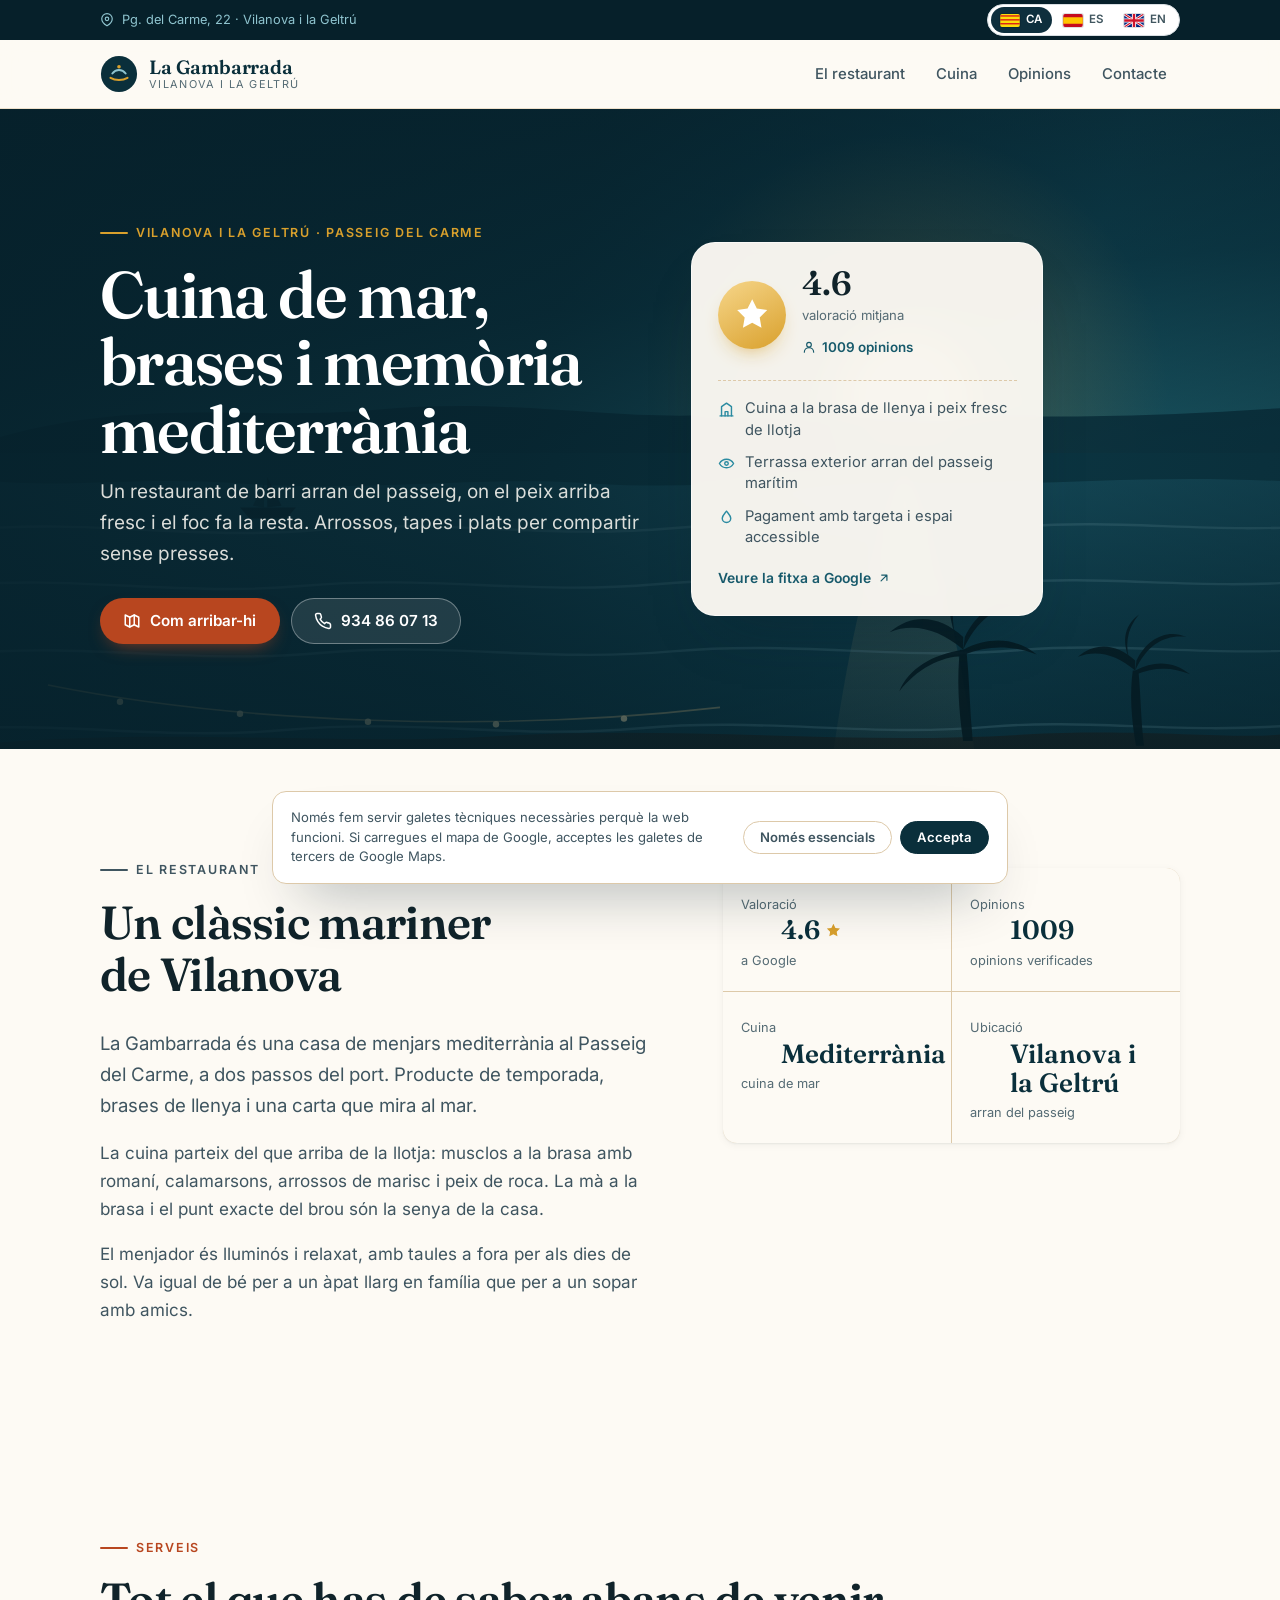
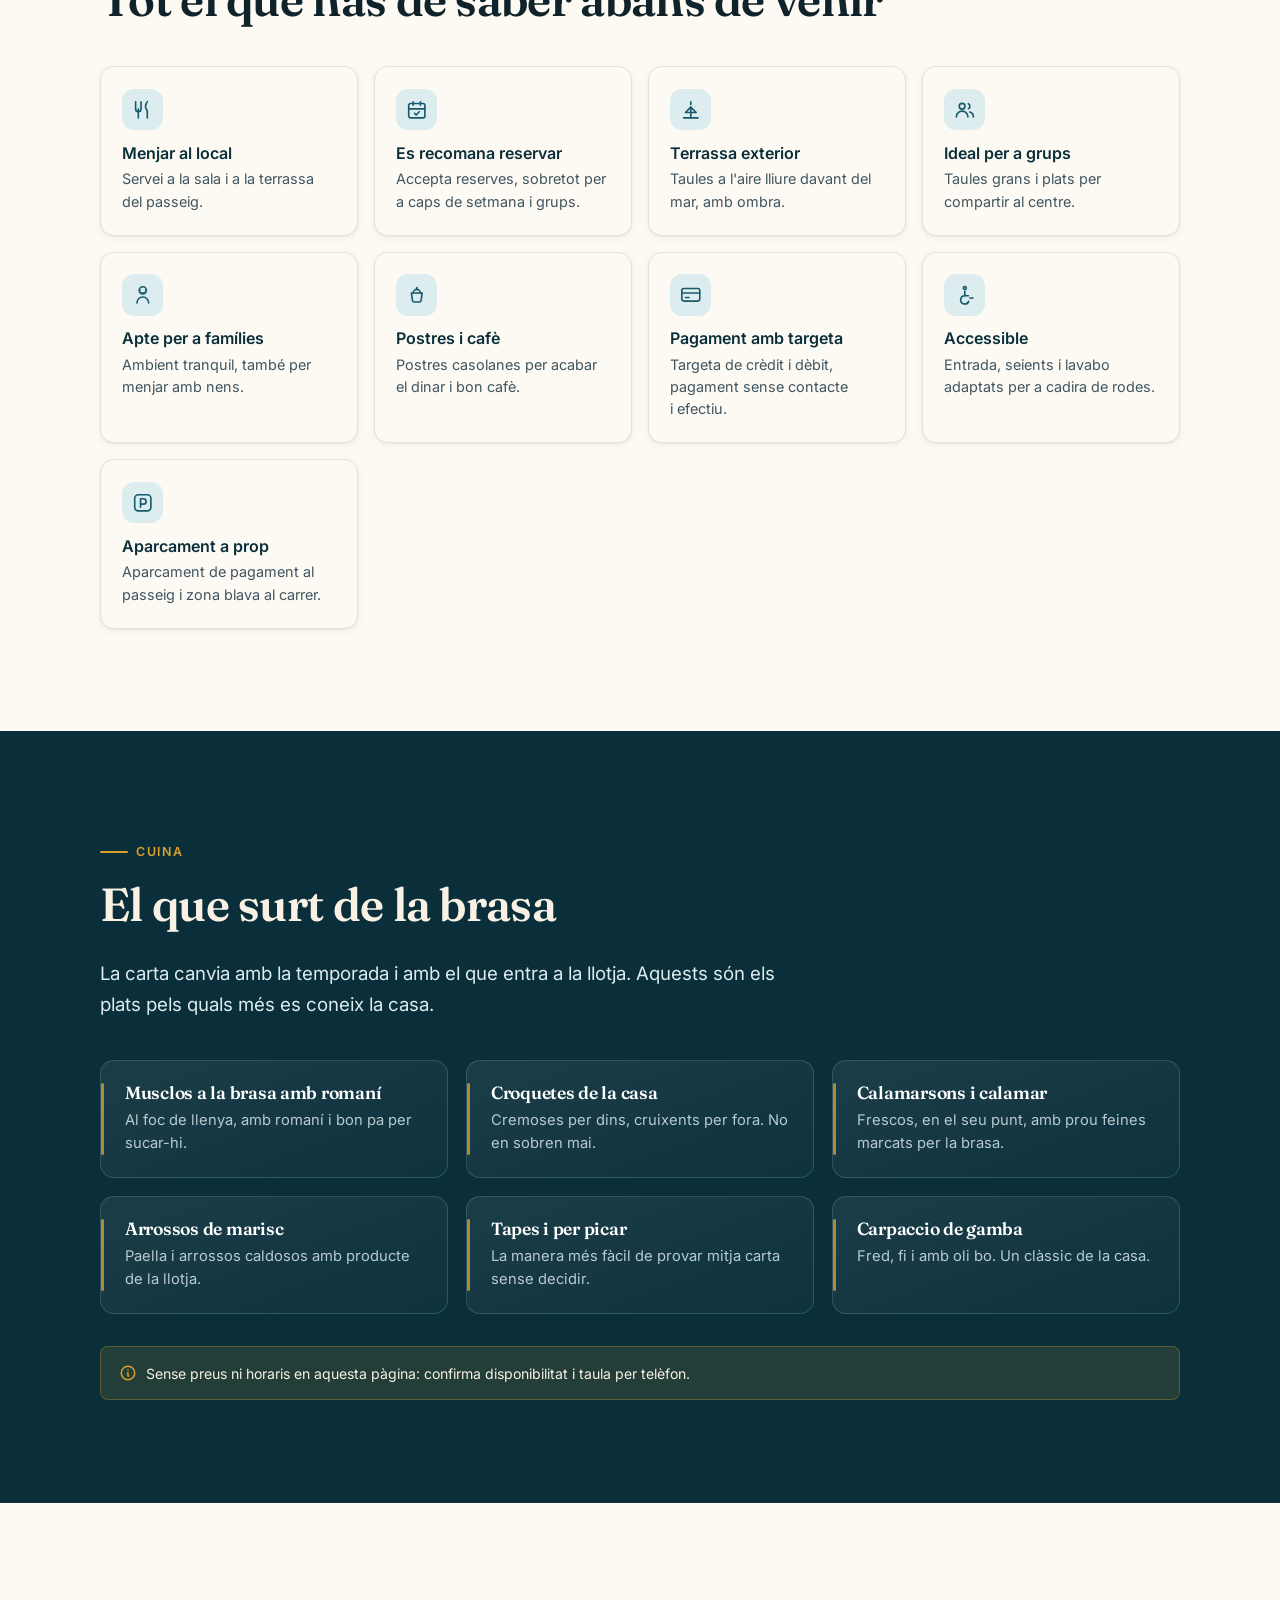
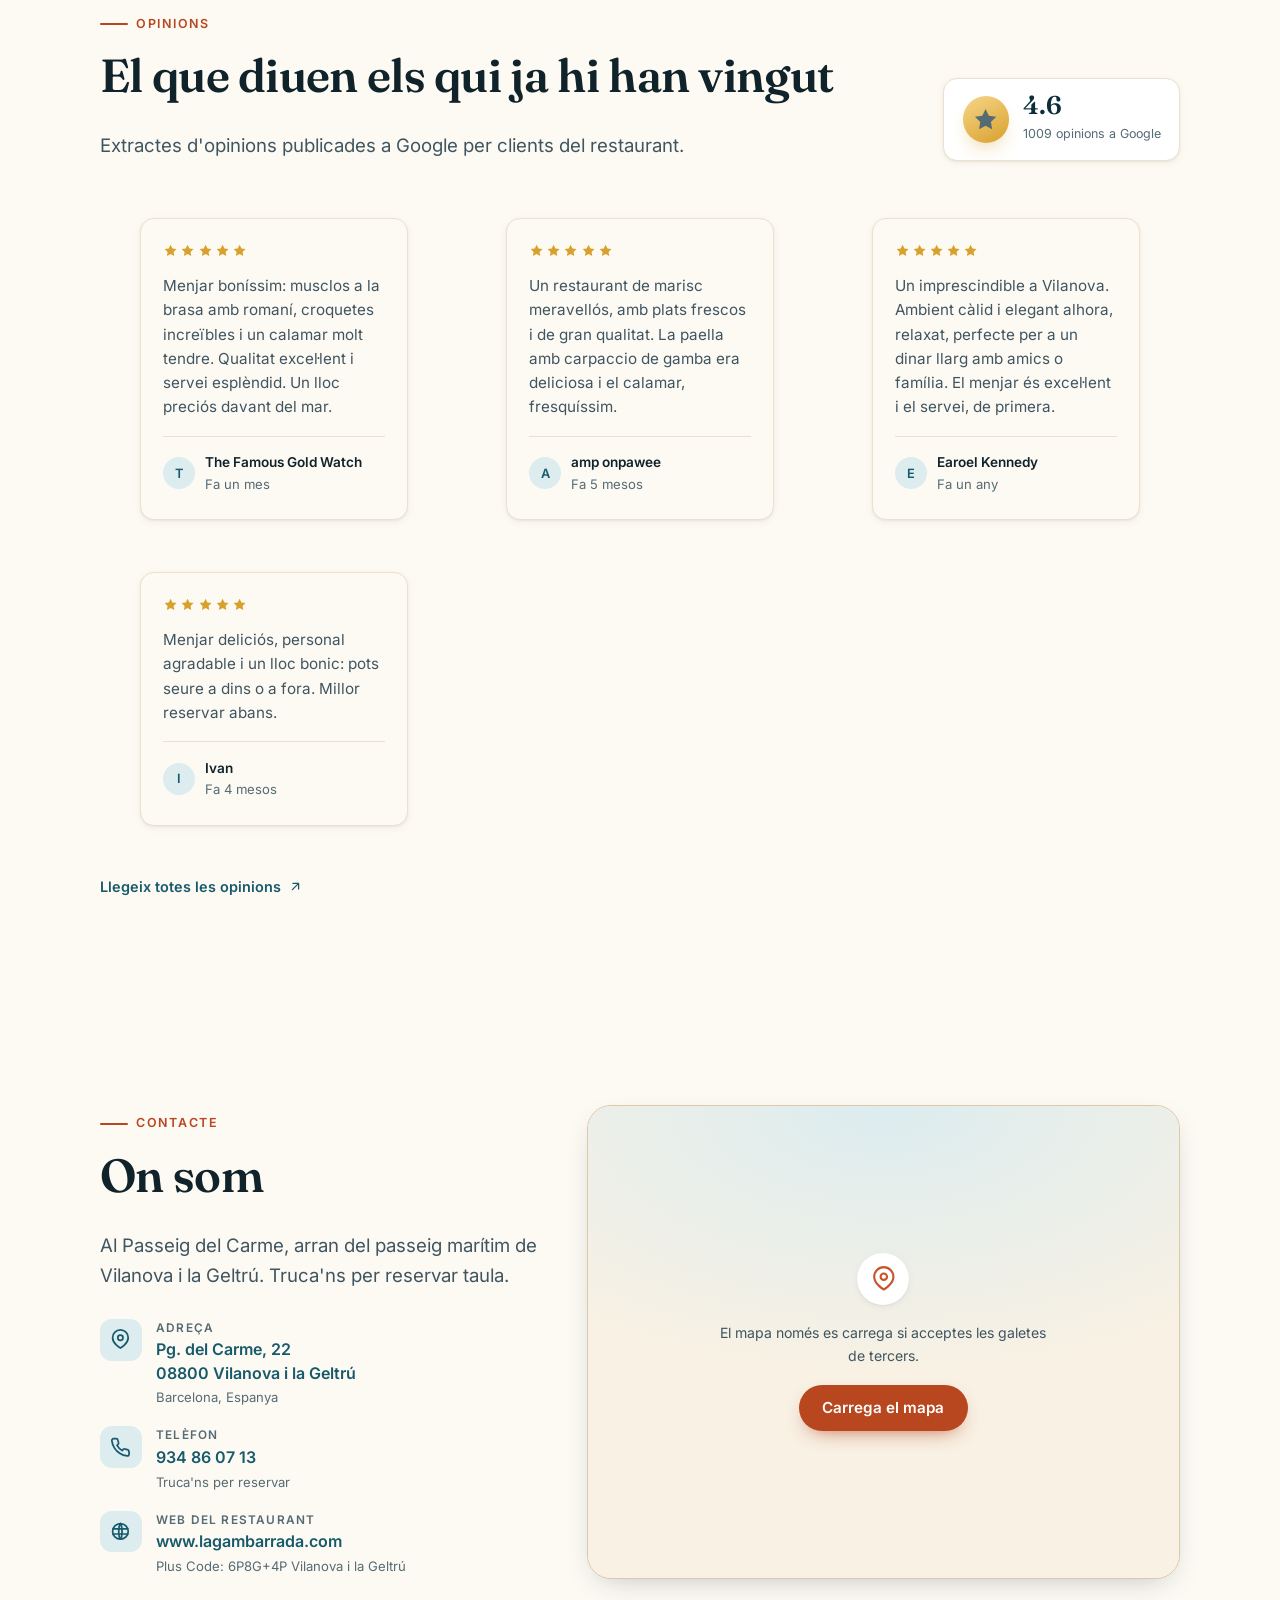
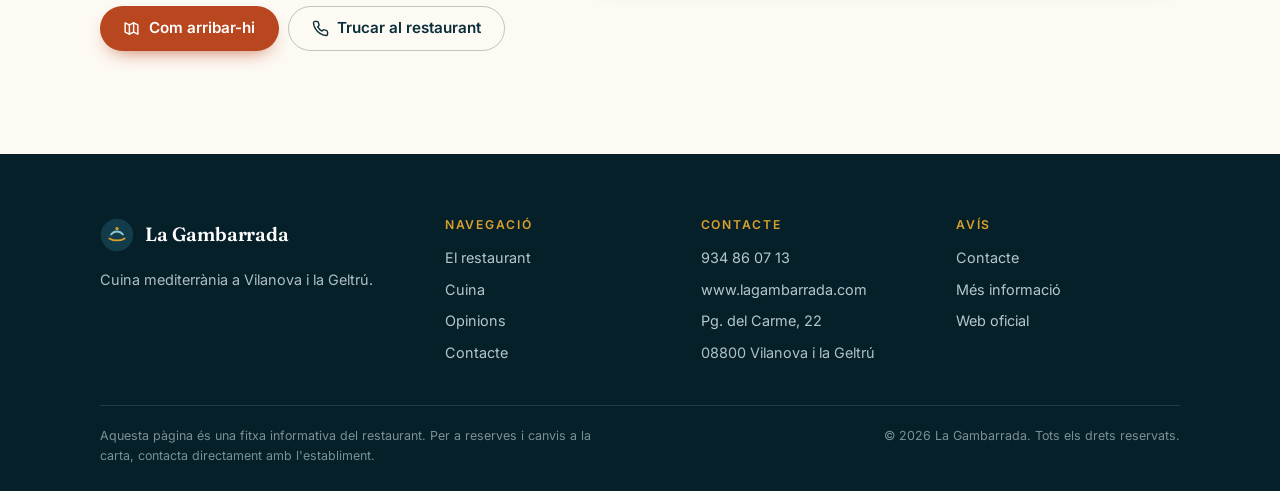
==== commit 2c0de93a: "Add the S3 deploy workflow, shared components and subdomain URLs" ====
--- a/ca/index.html
+++ b/ca/index.html
@@ -1,7 +1,7 @@
 <!DOCTYPE html><html lang="ca"><head><meta charset="utf-8">
-<link rel="canonical" href="https://yourdataweb.github.io/lagambarrada/">
+<link rel="canonical" href="https://lagambarrada.vilanovailageltru.info/">
 <meta name="robots" content="noindex,follow">
-<meta http-equiv="refresh" content="0; url=/lagambarrada/">
+<meta http-equiv="refresh" content="0; url=../">
 <title>Redirigint…</title>
-</head><body><p><a href="/lagambarrada/">Continua</a></p>
-<script>location.replace("/lagambarrada/");</script></body></html>+</head><body><p><a href="../">Continua</a></p>
+<script>location.replace("../");</script></body></html>
